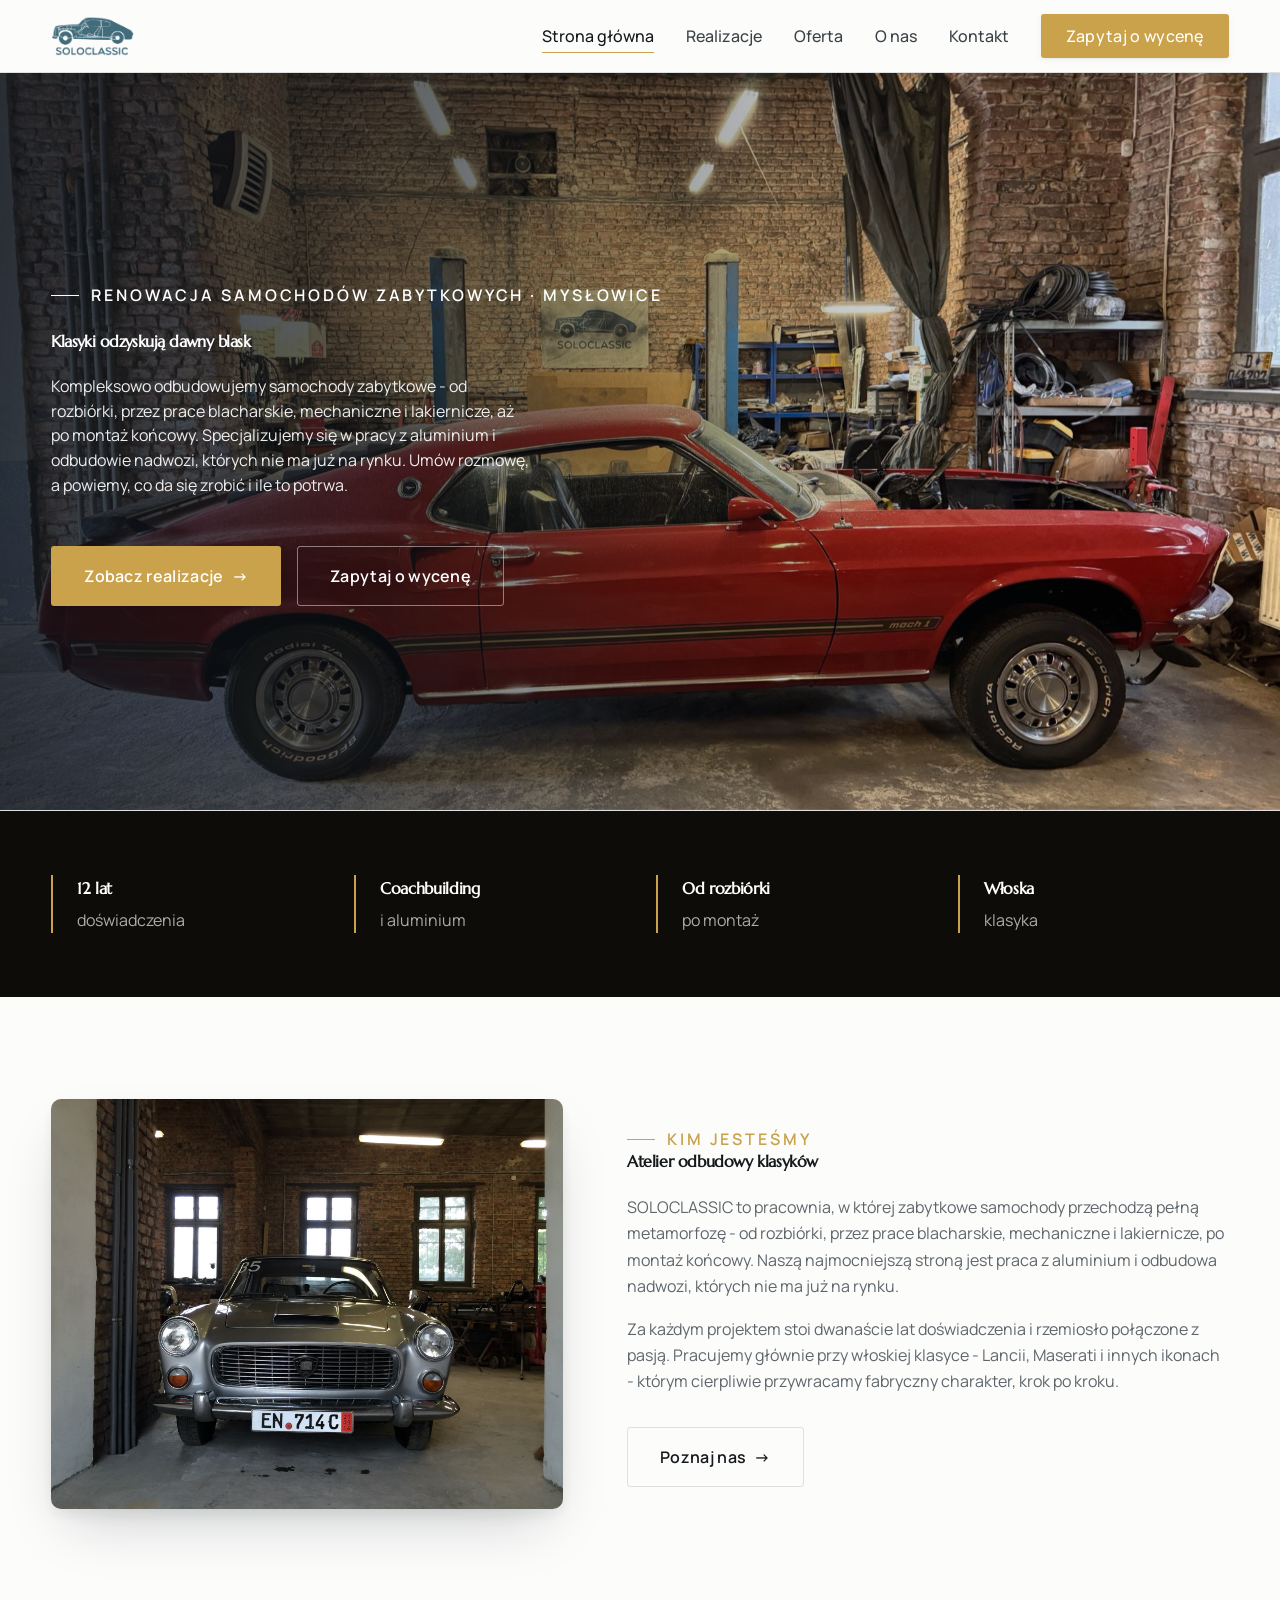
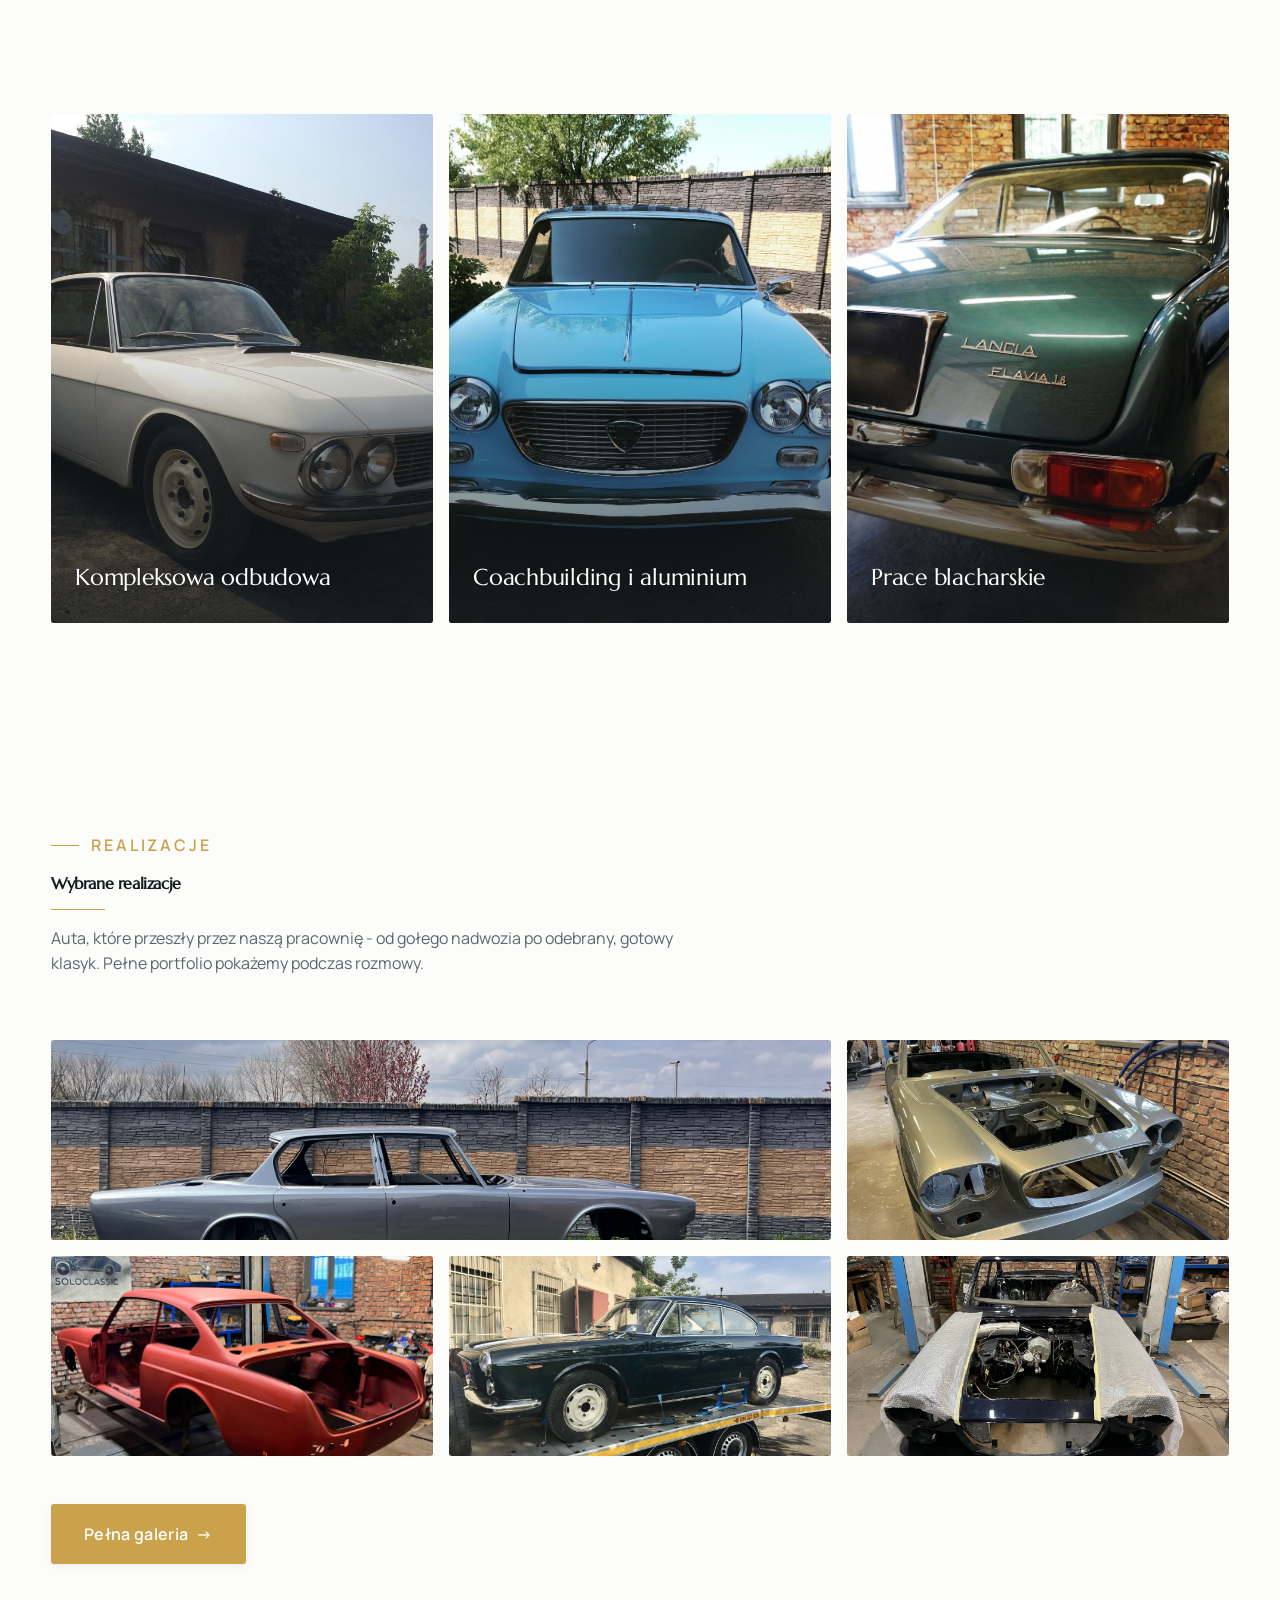
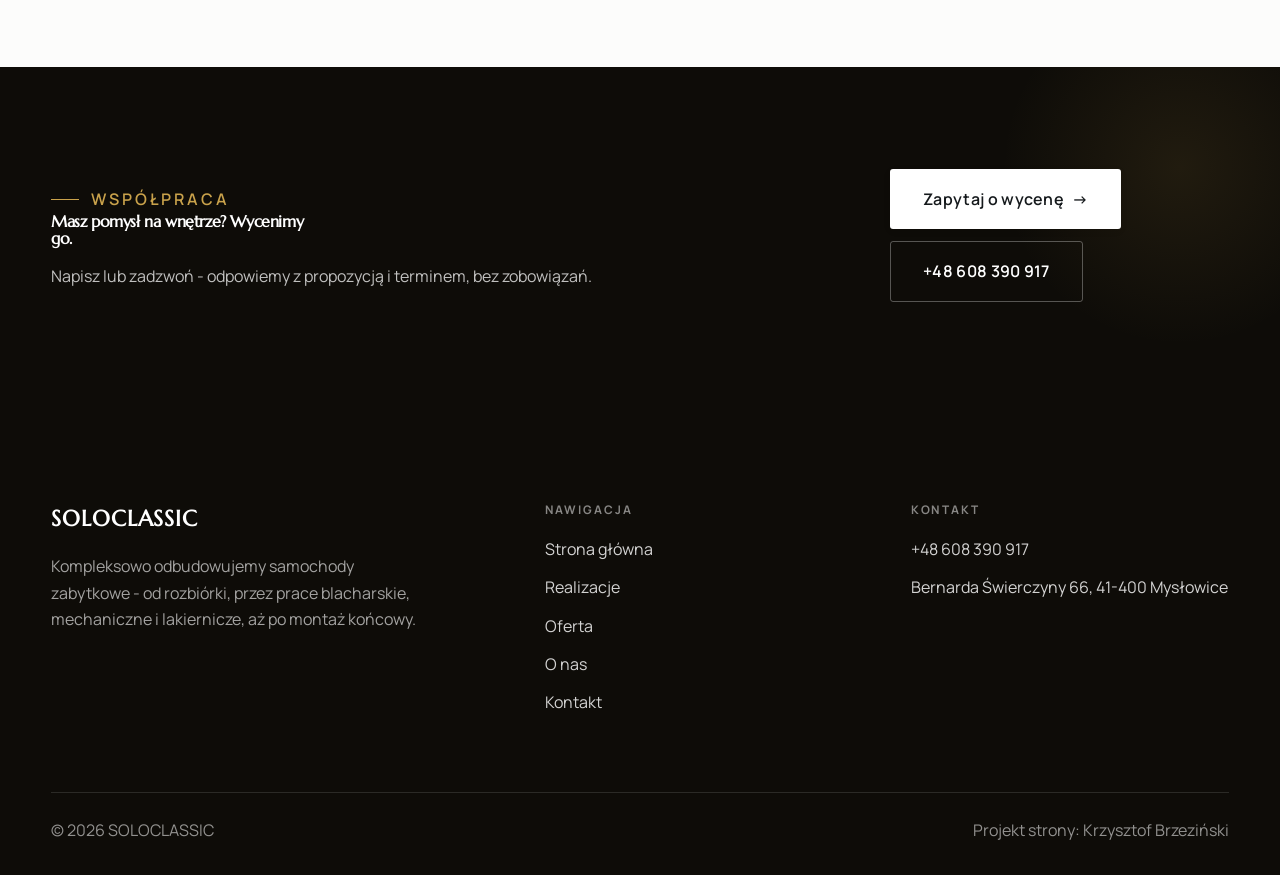
==== index.html @ 1b84fb3b "Strona demo: soloclassic-renowacja-samochodow-zabytkowych" ====
<!DOCTYPE html>
<html lang="pl">
<head>
<meta charset="UTF-8">
<meta name="viewport" content="width=device-width, initial-scale=1.0">
<title>SOLOCLASSIC - Renowacja samochodów zabytkowych · Mysłowice</title>
<meta name="description" content="SOLOCLASSIC - kompleksowa odbudowa samochodów zabytkowych: od rozbiórki, przez prace blacharskie, mechaniczne i lakiernicze, po montaż końcowy. Coachbuilding i nadwozia aluminiowe. Mysłowice.">
<link rel="preconnect" href="https://fonts.googleapis.com">
<link rel="preconnect" href="https://fonts.gstatic.com" crossorigin>
<link href="https://fonts.googleapis.com/css2?family=Marcellus&family=Manrope:wght@400;500;600;700&display=swap" rel="stylesheet">
<link rel="stylesheet" href="assets/styles.css">
</head>
<body>

<header class="nav">
  <div class="wrap nav-inner">
    <a class="brand brand-has-logo" href="index.html"><img class="brand-logo" src="img/logo.png" alt="SOLOCLASSIC"></a>
    <nav class="nav-links">
      <a href="index.html" class="active">Strona główna</a>
      <a href="realizacje.html">Realizacje</a>
      <a href="oferta.html">Oferta</a>
      <a href="o-nas.html">O nas</a>
      <a href="kontakt.html">Kontakt</a>
      <a href="kontakt.html" class="btn btn-accent">Zapytaj o wycenę</a>
    </nav>
    <button class="nav-toggle" aria-label="Menu"><span></span><span></span><span></span></button>
  </div>
</header>

<section class="hero-cine">
  <img src="img/hero.jpg" alt="SOLOCLASSIC - Klasyki odzyskują dawny blask">
  <div class="wrap">
    <div class="hero-copy">
      <span class="eyebrow">Renowacja samochodów zabytkowych · Mysłowice</span>
      <h1>Klasyki odzyskują dawny blask</h1>
      <p class="lead">Kompleksowo odbudowujemy samochody zabytkowe - od rozbiórki, przez prace blacharskie, mechaniczne i lakiernicze, aż po montaż końcowy. Specjalizujemy się w pracy z aluminium i odbudowie nadwozi, których nie ma już na rynku. Umów rozmowę, a powiemy, co da się zrobić i ile to potrwa.</p>
      <div class="hero-actions">
        <a href="realizacje.html" class="btn btn-accent">Zobacz realizacje <span class="arr">→</span></a>
        <a href="kontakt.html" class="btn btn-ghost" style="color:#fff;border-color:rgba(255,255,255,.45)">Zapytaj o wycenę</a>
      </div>
    </div>
  </div>
</section>
<section class="strip" style="padding-block:0">
  <div class="wrap">
    <div class="item reveal"><div class="k">12 lat</div><div class="v">doświadczenia</div></div>
    <div class="item reveal"><div class="k">Coachbuilding</div><div class="v">i aluminium</div></div>
    <div class="item reveal"><div class="k">Od rozbiórki</div><div class="v">po montaż</div></div>
    <div class="item reveal"><div class="k">Włoska</div><div class="v">klasyka</div></div>
  </div>
</section>
<section>
  <div class="wrap split">
    <div class="split-art reveal"><img src="img/g1.jpg" alt="SOLOCLASSIC - realizacja" loading="lazy"></div>
    <div class="split-copy reveal">
      <span class="eyebrow">Kim jesteśmy</span>
      <h2>Atelier odbudowy klasyków</h2>
      <p class="muted">SOLOCLASSIC to pracownia, w której zabytkowe samochody przechodzą pełną metamorfozę - od rozbiórki, przez prace blacharskie, mechaniczne i lakiernicze, po montaż końcowy. Naszą najmocniejszą stroną jest praca z aluminium i odbudowa nadwozi, których nie ma już na rynku.</p>
      <p class="muted">Za każdym projektem stoi dwanaście lat doświadczenia i rzemiosło połączone z pasją. Pracujemy głównie przy włoskiej klasyce - Lancii, Maserati i innych ikonach - którym cierpliwie przywracamy fabryczny charakter, krok po kroku.</p>
      <a href="o-nas.html" class="btn btn-ghost">Poznaj nas <span class="arr">→</span></a>
    </div>
  </div>
</section>
<section class="gateways-band">
  <div class="wrap">
    <div class="gateways">
      <a href="oferta.html" class="gateway reveal"><img src="img/g2.jpg" alt="Kompleksowa odbudowa" loading="lazy"><span class="g-ttl">Kompleksowa odbudowa</span></a>
      <a href="oferta.html" class="gateway reveal"><img src="img/g3.jpg" alt="Coachbuilding i aluminium" loading="lazy"><span class="g-ttl">Coachbuilding i aluminium</span></a>
      <a href="oferta.html" class="gateway reveal"><img src="img/g4.jpg" alt="Prace blacharskie" loading="lazy"><span class="g-ttl">Prace blacharskie</span></a>
    </div>
  </div>
</section>
<section>
  <div class="wrap">
    <div class="head reveal">
      <span class="eyebrow">Realizacje</span>
      <h2>Wybrane realizacje</h2>
      <p>Auta, które przeszły przez naszą pracownię - od gołego nadwozia po odebrany, gotowy klasyk. Pełne portfolio pokażemy podczas rozmowy.</p>
    </div>
    <div class="gallery">
      <div class="tile t-two3 reveal"><img src="img/g5.jpg" alt="Lancia Flavia Coupé po renowacji" loading="lazy"><div class="cap">Lancia Flavia Coupé po renowacji</div></div>
      <div class="tile t-third reveal"><img src="img/g6.jpg" alt="Lancia Fulvia Coupé" loading="lazy"><div class="cap">Lancia Fulvia Coupé</div></div>
      <div class="tile t-third reveal"><img src="img/g7.jpg" alt="Klasyk włoski po pełnej odbudowie" loading="lazy"><div class="cap">Klasyk włoski po pełnej odbudowie</div></div>
      <div class="tile t-third reveal"><img src="img/g8.jpg" alt="Lancia Flavia 1.8 - detal nadwozia" loading="lazy"><div class="cap">Lancia Flavia 1.8 - detal nadwozia</div></div>
      <div class="tile t-third reveal"><img src="img/g9.jpg" alt="Maserati Quattroporte - odbudowa nadwozia" loading="lazy"><div class="cap">Maserati Quattroporte - odbudowa nadwozia</div></div>
    </div>
    <div style="margin-top:var(--space-7)" class="reveal"><a href="realizacje.html" class="btn btn-accent">Pełna galeria <span class="arr">→</span></a></div>
  </div>
</section>
<section class="cta">
  <div class="wrap">
    <div class="reveal">
      <span class="eyebrow">Współpraca</span>
      <h2>Masz pomysł na wnętrze? Wycenimy go.</h2>
      <p>Napisz lub zadzwoń - odpowiemy z propozycją i terminem, bez zobowiązań.</p>
    </div>
    <div class="cta-actions reveal">
      <a href="kontakt.html" class="btn btn-light">Zapytaj o wycenę <span class="arr">→</span></a>
      <a href="tel:+48608390917" class="btn btn-ghost" style="color:#fff;border-color:rgba(255,255,255,.3)">+48 608 390 917</a>
    </div>
  </div>
</section>

<footer>
  <div class="wrap">
    <div class="foot-grid">
      <div class="foot-brand">
        <div class="name">SOLOCLASSIC</div>
        <p>Kompleksowo odbudowujemy samochody zabytkowe - od rozbiórki, przez prace blacharskie, mechaniczne i lakiernicze, aż po montaż końcowy.</p>
      </div>
      <div class="foot-col">
        <h4>Nawigacja</h4>
        <a href="index.html">Strona główna</a>
        <a href="realizacje.html">Realizacje</a>
        <a href="oferta.html">Oferta</a>
        <a href="o-nas.html">O nas</a>
        <a href="kontakt.html">Kontakt</a>
      </div>
      <div class="foot-col">
        <h4>Kontakt</h4>
        <a href="tel:+48608390917">+48 608 390 917</a>
        <p>Bernarda Świerczyny 66, 41-400 Mysłowice</p>
      </div>
    </div>
    <div class="foot-bot">
      <span>© 2026 SOLOCLASSIC</span>
      <span>Projekt strony: Krzysztof Brzeziński</span>
    </div>
  </div>
</footer>


<script src="assets/main.js"></script>
</body>
</html>
---- assets/styles.css ----
/* ============================================================
   STOLBASZ — premium, architektoniczny B2B fit-out
   Jasna paleta, zero brązu. System wg premium-web-craft.
   Projekt strony: Krzysztof Brzeziński
   ============================================================ */

:root{
  /* PALETA — jasna, architektoniczna, chłodna */
  --paper:#FCFCFB;          /* główne tło */
  --paper-2:#F2F1EE;        /* sekcje alternatywne (chłodny jasny szary) */
  --paper-3:#E9ECEB;        /* delikatne wypełnienia */
  --ink:#15191C;            /* tekst główny — chłodny grafit */
  --ink-soft:#3A4248;       /* nagłówki drugorzędne */
  --muted:#5E666C;          /* tekst poboczny */
  --line:rgba(21,25,28,.12);/* hairline */
  --accent:#C9A24B;         /* stonowany petrol-slate — jedyny akcent */
  --accent-d:#B08A38;
  --accent-soft:rgba(201,162,75,.10);
  --dark:#0E0C08;           /* sekcje ciemne (stopka/CTA) */

  /* ODSTĘPY — skala 4/8 */
  --space-1:4px; --space-2:8px; --space-3:12px; --space-4:16px; --space-5:24px;
  --space-6:32px; --space-7:48px; --space-8:64px; --space-9:96px; --space-10:128px;

  /* TYPOGRAFIA — fluid clamp() */
  --text-sm:clamp(.82rem,.8rem+.1vw,.9rem);
  --text-base:clamp(1rem,.97rem+.15vw,1.1rem);
  --text-lg:clamp(1.12rem,1.05rem+.3vw,1.3rem);
  --text-h3:clamp(1.2rem,1.1rem+.5vw,1.5rem);
  --text-h2:clamp(1.9rem,1.5rem+1.9vw,2.8rem);
  --text-h1:clamp(2.6rem,1.9rem+3.6vw,4.6rem);

  /* PROMIENIE — architektoniczne, raczej ostre */
  --r-sm:3px; --r-md:6px; --r-lg:10px;

  /* RUCH */
  --ease:cubic-bezier(.25,.46,.45,.94); --dur:.24s;

  /* CIENIE — miękkie, warstwowe */
  --sh-sm:0 1px 2px rgba(16,24,32,.04), 0 2px 8px rgba(16,24,32,.05);
  --sh-md:0 2px 6px rgba(16,24,32,.05), 0 12px 28px -8px rgba(16,24,32,.12);
  --sh-lg:0 6px 14px rgba(16,24,32,.07), 0 26px 56px -18px rgba(16,24,32,.22);

  --hairline:1px solid var(--line);

  --font-display:'Marcellus','Manrope',serif;
  --font-body:'Manrope',sans-serif;
}

*{box-sizing:border-box;margin:0;padding:0}
html{scroll-behavior:smooth}
body{
  font-family:var(--font-body);
  font-size:var(--text-base);
  line-height:1.65;
  color:var(--ink);
  background:var(--paper);
  -webkit-font-smoothing:antialiased;
  text-rendering:optimizeLegibility;
}
img{max-width:100%;display:block}
a{color:inherit;text-decoration:none}

.wrap{width:min(92%,1180px);margin-inline:auto}
section{padding-block:clamp(52px,6.5vw,96px)}

h1,h2,h3{font-family:var(--font-display);font-weight:700;line-height:1.08;letter-spacing:-.02em;color:var(--ink)}
h1{font-size:var(--text-h1);letter-spacing:-.035em}
h2{font-size:var(--text-h2);letter-spacing:-.025em}
h3{font-size:var(--text-h3)}
p{max-width:65ch}

.eyebrow{
  font-family:var(--font-body);
  font-size:var(--text-sm);
  font-weight:600;
  letter-spacing:.18em;
  text-transform:uppercase;
  color:var(--accent);
  display:inline-flex;align-items:center;gap:var(--space-3);
}
.eyebrow::before{content:"";width:28px;height:1px;background:var(--accent);display:inline-block}

.muted{color:var(--muted)}
.lead{font-size:var(--text-lg);line-height:1.55;color:var(--ink-soft);max-width:50ch}

/* ---------- BUTTONS ---------- */
.btn{
  display:inline-flex;align-items:center;gap:var(--space-2);
  font-weight:600;font-size:var(--text-sm);letter-spacing:.02em;
  padding:var(--space-4) var(--space-6);
  border-radius:var(--r-sm);
  transition:transform var(--dur) var(--ease),box-shadow var(--dur) var(--ease),background var(--dur) var(--ease);
  cursor:pointer;border:1px solid transparent;
}
.btn-accent{background:var(--accent);color:#fff;box-shadow:var(--sh-sm)}
.btn-accent:hover{background:var(--accent-d);transform:translateY(-2px);box-shadow:var(--sh-md)}
.btn-accent:active{transform:translateY(0);box-shadow:var(--sh-sm)}
.btn-ghost{background:transparent;color:var(--ink);border-color:var(--line)}
.btn-ghost:hover{border-color:var(--accent);color:var(--accent);transform:translateY(-2px)}
.btn-light{background:#fff;color:var(--ink);box-shadow:var(--sh-sm)}
.btn-light:hover{transform:translateY(-2px);box-shadow:var(--sh-md)}
.btn .arr{transition:transform var(--dur) var(--ease)}
.btn:hover .arr{transform:translateX(4px)}

/* ---------- NAV ---------- */
.nav{
  position:sticky;top:0;z-index:50;
  background:color-mix(in srgb,var(--paper) 88%,transparent);
  backdrop-filter:saturate(140%) blur(10px);
  border-bottom:var(--hairline);
}
.nav-inner{display:flex;align-items:center;justify-content:space-between;height:72px}
.brand{display:flex;flex-direction:column;line-height:1}
.brand .name{font-family:var(--font-display);font-weight:800;font-size:1.35rem;letter-spacing:.04em}
.brand .sub{font-size:.62rem;letter-spacing:.34em;text-transform:uppercase;color:var(--muted);margin-top:5px}
.nav-links{display:flex;align-items:center;gap:var(--space-6)}
.nav-links a{font-size:var(--text-sm);font-weight:500;color:var(--ink-soft);position:relative;padding-block:4px;transition:color var(--dur) var(--ease)}
.nav-links a::after{content:"";position:absolute;left:0;bottom:0;width:0;height:1.5px;background:var(--accent);transition:width var(--dur) var(--ease)}
.nav-links a:hover,.nav-links a.active{color:var(--ink)}
.nav-links a:hover::after,.nav-links a.active::after{width:100%}
.nav-links .btn{padding:var(--space-2) var(--space-5)}
/* przyciski w nav: właściwy kolor (przebij .nav-links a) + bez podkreślenia */
.nav-links a.btn-accent{color:#fff}
.nav-links a.btn-ghost,.nav-links a.btn-light{color:var(--ink)}
.nav-links a.btn::after{display:none}
.nav-toggle{display:none;background:none;border:none;cursor:pointer;flex-direction:column;gap:5px;padding:8px}
.nav-toggle span{width:24px;height:2px;background:var(--ink);transition:var(--dur)}

/* ---------- HERO (split) ---------- */
.hero{position:relative;overflow:hidden;border-bottom:var(--hairline)}
.hero-grid{display:grid;grid-template-columns:1.05fr .95fr;gap:clamp(24px,4vw,60px);align-items:center;
  padding-block:clamp(36px,4.5vw,64px)}
.hero-copy .eyebrow{margin-bottom:var(--space-5)}
.hero-copy h1{margin-bottom:var(--space-5)}
.hero-copy .lead{margin-bottom:var(--space-7)}
.hero-actions{display:flex;flex-wrap:wrap;gap:var(--space-4)}
.hero-art{position:relative;aspect-ratio:4/3;border-radius:var(--r-lg);overflow:hidden;box-shadow:var(--sh-lg)}
.hero-art img{width:100%;height:100%;object-fit:cover}
.hero-art::after{content:"";position:absolute;inset:0;background:linear-gradient(180deg,transparent 55%,rgba(18,24,28,.28))}
.hero-badge{position:absolute;left:var(--space-5);bottom:var(--space-5);z-index:2;
  background:rgba(252,252,251,.94);backdrop-filter:blur(4px);
  border-radius:var(--r-md);padding:var(--space-4) var(--space-5);box-shadow:var(--sh-md);max-width:78%}
.hero-badge strong{display:block;font-family:var(--font-display);font-size:1rem;letter-spacing:-.01em}
.hero-badge span{font-size:var(--text-sm);color:var(--muted)}

/* ---------- HERO duży / kinowy (strona główna) ---------- */
.hero-cine{position:relative;min-height:clamp(560px,82vh,840px);min-height:clamp(560px,82svh,840px);display:flex;align-items:center;overflow:hidden;border-bottom:var(--hairline)}
.hero-cine>img{position:absolute;inset:0;width:100%;height:100%;object-fit:cover;z-index:0}
.hero-cine::after{content:"";position:absolute;inset:0;z-index:1;
  background:linear-gradient(95deg,rgba(13,18,23,.86) 0%,rgba(13,18,23,.64) 32%,rgba(13,18,23,.24) 62%,rgba(13,18,23,.04) 100%)}
.hero-cine .wrap{position:relative;z-index:2;padding-block:var(--space-8)}
.hero-cine .hero-copy{max-width:660px}
.hero-cine .eyebrow{color:#fff;margin-bottom:var(--space-5)}
.hero-cine .eyebrow::before{background:#fff}
.hero-cine h1{color:#fff;margin-bottom:var(--space-5);font-size:clamp(2.9rem,2rem+4.4vw,5.2rem)}
.hero-cine .lead{color:rgba(255,255,255,.92);max-width:48ch;margin-bottom:var(--space-7)}
.hero-cine .hero-actions{display:flex;flex-wrap:wrap;gap:var(--space-4)}
@media(max-width:680px){
  .hero-cine{min-height:clamp(520px,76vh,640px);min-height:clamp(520px,76svh,640px);align-items:flex-end}
  .hero-cine::after{background:linear-gradient(0deg,rgba(13,18,23,.9) 6%,rgba(13,18,23,.45) 55%,rgba(13,18,23,.25) 100%)}
  .hero-cine .wrap{padding-bottom:var(--space-9)}
}

/* full-bleed hero variant (podstrony) */
.pagehead{position:relative;min-height:46vh;min-height:46svh;display:flex;align-items:flex-end;overflow:hidden;border-bottom:var(--hairline)}
.pagehead img{position:absolute;inset:0;width:100%;height:100%;object-fit:cover}
.pagehead::after{content:"";position:absolute;inset:0;background:linear-gradient(180deg,rgba(18,24,28,.25),rgba(18,24,28,.62))}
.pagehead .wrap{position:relative;z-index:2;padding-block:var(--space-9);color:#fff}
.pagehead h1{color:#fff;max-width:18ch}
.pagehead .eyebrow{color:#fff}
.pagehead .eyebrow::before{background:#fff}
.pagehead p{color:rgba(255,255,255,.86);margin-top:var(--space-4);max-width:54ch}

/* ---------- STRIP (pasek skrótów / liczby) ---------- */
.strip{background:var(--dark);color:#fff}
.strip .wrap{display:grid;grid-template-columns:repeat(4,1fr);gap:var(--space-6);padding-block:var(--space-8)}
.strip .item .k{font-family:var(--font-display);font-size:clamp(1.6rem,1.2rem+1.4vw,2.4rem);font-weight:800;letter-spacing:-.02em;color:#fff}
.strip .item .v{font-size:var(--text-sm);color:rgba(255,255,255,.66);margin-top:var(--space-2);line-height:1.45}
.strip .item{border-left:2px solid var(--accent);padding-left:var(--space-5)}

/* ---------- SECTION HEAD ---------- */
.head{max-width:48rem;margin-bottom:var(--space-8)}
.head.center{margin-inline:auto;text-align:center}
.head .eyebrow{margin-bottom:var(--space-4)}
.head h2{margin-bottom:var(--space-4)}
.head p{color:var(--muted);font-size:var(--text-lg);line-height:1.55}
.head.center p{margin-inline:auto}

/* ---------- INTRO SPLIT ---------- */
.split{display:grid;grid-template-columns:.92fr 1.08fr;gap:clamp(28px,5vw,80px);align-items:center}
.split.rev{grid-template-columns:1.08fr .92fr}
.split.rev .split-art{order:-1}
.split-art{position:relative;aspect-ratio:5/4;border-radius:var(--r-lg);overflow:hidden;box-shadow:var(--sh-lg)}
.split-art img{width:100%;height:100%;object-fit:cover}
.split-copy h2{margin-bottom:var(--space-5)}
.split-copy p+p{margin-top:var(--space-4)}
.split-copy .btn{margin-top:var(--space-6)}

/* ---------- SERVICES (zakres) ---------- */
.svc-grid{display:grid;grid-template-columns:repeat(auto-fit,minmax(280px,1fr));gap:var(--space-5)}
.svc{background:#fff;border:var(--hairline);border-radius:var(--r-md);padding:var(--space-7) var(--space-6);
  transition:transform var(--dur) var(--ease),box-shadow var(--dur) var(--ease),border-color var(--dur) var(--ease);
  position:relative;overflow:hidden}
.svc::before{content:"";position:absolute;left:0;top:0;width:3px;height:0;background:var(--accent);transition:height var(--dur) var(--ease)}
.svc:hover{transform:translateY(-4px);box-shadow:var(--sh-md);border-color:transparent}
.svc:hover::before{height:100%}
.svc .ic{font-family:var(--font-display);font-size:.8rem;font-weight:700;letter-spacing:.12em;color:var(--accent);margin-bottom:var(--space-4)}
.svc h3{margin-bottom:var(--space-3);font-size:1.22rem}
.svc p{color:var(--muted);font-size:var(--text-base);line-height:1.6}

/* big detailed service rows */
.svc-row{display:grid;grid-template-columns:.8fr 1.2fr;gap:clamp(20px,4vw,60px);align-items:center;padding-block:var(--space-8)}
.svc-row+.svc-row{border-top:var(--hairline)}
.svc-row.rev{grid-template-columns:1.2fr .8fr}
.svc-row.rev .svc-row-art{order:-1}
.svc-row-art{aspect-ratio:4/3;border-radius:var(--r-md);overflow:hidden;box-shadow:var(--sh-md)}
.svc-row-art img{width:100%;height:100%;object-fit:cover}
.svc-row h3{font-size:1.5rem;margin-bottom:var(--space-4)}
.svc-row .num{font-family:var(--font-display);font-size:.85rem;font-weight:700;letter-spacing:.14em;color:var(--accent);display:block;margin-bottom:var(--space-3)}
.svc-row ul{list-style:none;margin-top:var(--space-4);display:flex;flex-direction:column;gap:var(--space-2)}
.svc-row li{position:relative;padding-left:var(--space-5);color:var(--muted);font-size:var(--text-base)}
.svc-row li::before{content:"";position:absolute;left:0;top:.62em;width:8px;height:1px;background:var(--accent)}

/* ---------- GALLERY (realizacje) ---------- */
.gallery{display:grid;grid-template-columns:repeat(12,1fr);gap:var(--space-4);grid-auto-rows:200px}
/* GALERIA MASONRY — pionowe zdjęcia (portrety beauty/wellness) bez przycinania: kolumny, height auto */
.gallery-masonry{column-count:3;column-gap:var(--space-4)}
@media(max-width:900px){.gallery-masonry{column-count:2}}
@media(max-width:560px){.gallery-masonry{column-count:1}}
.gallery-masonry .m-tile{break-inside:avoid;margin:0 0 var(--space-4);padding:0;position:relative;overflow:hidden;border-radius:var(--r-md);border:1px solid var(--line)}
.gallery-masonry .m-tile img{width:100%;height:auto;display:block}
.gallery-masonry .m-tile .cap{position:absolute;left:0;right:0;bottom:0;padding:var(--space-4);color:#fff;background:linear-gradient(0deg,rgba(0,0,0,.55),transparent);font-size:var(--text-sm)}
.tile{position:relative;overflow:hidden;border-radius:var(--r-md);box-shadow:var(--sh-sm);
  transition:transform var(--dur) var(--ease),box-shadow var(--dur) var(--ease)}
.tile img{width:100%;height:100%;object-fit:cover;transition:transform .6s var(--ease)}
.tile:hover{box-shadow:var(--sh-md)}
.tile:hover img{transform:scale(1.05)}
.tile .cap{position:absolute;left:0;right:0;bottom:0;padding:var(--space-5) var(--space-4) var(--space-4);
  background:linear-gradient(transparent,rgba(18,24,28,.78));color:#fff;
  font-size:var(--text-sm);font-weight:600;letter-spacing:.01em;
  opacity:0;transform:translateY(8px);transition:var(--dur) var(--ease)}
.tile:hover .cap{opacity:1;transform:translateY(0)}
.tile .cap small{display:block;font-weight:400;opacity:.78;letter-spacing:.04em;text-transform:uppercase;font-size:.66rem;margin-top:3px}
/* bento spans */
.t-wide{grid-column:span 6}
.t-tall{grid-column:span 6;grid-row:span 2}
.t-std{grid-column:span 6}
.t-third{grid-column:span 4}
.t-two3{grid-column:span 8}

/* ---------- TRUST / WIARYGODNOŚĆ ---------- */
.trust{background:var(--paper-2)}
.trust-grid{display:grid;grid-template-columns:repeat(auto-fit,minmax(240px,1fr));gap:var(--space-5);margin-top:var(--space-7)}
.trust-card{background:#fff;border-radius:var(--r-md);padding:var(--space-7) var(--space-6);box-shadow:var(--sh-sm);border-top:3px solid var(--accent)}
.trust-card .big{font-family:var(--font-display);font-size:clamp(1.8rem,1.3rem+1.6vw,2.6rem);font-weight:800;letter-spacing:-.02em;color:var(--ink);line-height:1}
.trust-card h3{font-size:1.12rem;margin:var(--space-3) 0 var(--space-2)}
.trust-card p{color:var(--muted);font-size:var(--text-base);line-height:1.55}

/* ---------- CTA band ---------- */
.cta{background:var(--dark);color:#fff;position:relative;overflow:hidden}
.cta .wrap{display:grid;grid-template-columns:1.4fr .6fr;gap:var(--space-7);align-items:center;position:relative;z-index:2}
.cta h2{color:#fff;max-width:20ch}
.cta p{color:rgba(255,255,255,.74);margin-top:var(--space-4)}
.cta-actions{display:flex;flex-direction:column;gap:var(--space-3);align-items:flex-start}
.cta::before{content:"";position:absolute;right:-80px;top:-80px;width:360px;height:360px;border-radius:50%;
  background:radial-gradient(circle,var(--accent-soft),transparent 70%)}

/* ---------- CONTACT ---------- */
.contact-grid{display:grid;grid-template-columns:.85fr 1.15fr;gap:clamp(28px,4vw,56px);align-items:start}
.info-list{display:flex;flex-direction:column;gap:var(--space-2)}
.info-row{display:flex;gap:var(--space-4);align-items:flex-start;padding-block:var(--space-4);border-bottom:var(--hairline)}
.info-row .ic{flex:none;width:42px;height:42px;display:grid;place-items:center;border-radius:50%;
  background:var(--accent-soft);color:var(--accent);font-size:1.05rem}
.info-row .lbl{font-size:.72rem;letter-spacing:.14em;text-transform:uppercase;color:var(--muted)}
.info-row .val{font-weight:600;font-size:var(--text-base);margin-top:2px}
.info-row a.val:hover{color:var(--accent)}
.map{border:none;border-radius:var(--r-lg);box-shadow:var(--sh-md);width:100%;height:100%;min-height:380px;filter:grayscale(.2) contrast(1.02)}
.form{background:#fff;border:var(--hairline);border-radius:var(--r-lg);padding:clamp(24px,3vw,40px);box-shadow:var(--sh-sm)}
.form .fld{margin-bottom:var(--space-5)}
.form label{display:block;font-size:var(--text-sm);font-weight:600;margin-bottom:var(--space-2)}
.form input,.form textarea{width:100%;font-family:inherit;font-size:var(--text-base);color:var(--ink);
  padding:var(--space-4);border:var(--hairline);border-radius:var(--r-sm);background:var(--paper);transition:border-color var(--dur)}
.form input:focus,.form textarea:focus{outline:none;border-color:var(--accent);background:#fff}
.form textarea{resize:vertical;min-height:120px}
.form .note{font-size:var(--text-sm);color:var(--muted);margin-top:var(--space-3)}

/* ---------- FOOTER ---------- */
footer{background:var(--dark);color:#fff;padding-block:var(--space-9) var(--space-6)}
.foot-grid{display:grid;grid-template-columns:1.4fr 1fr 1fr;gap:var(--space-7);margin-bottom:var(--space-8)}
.foot-brand .name{font-family:var(--font-display);font-weight:800;font-size:1.4rem;letter-spacing:.04em}
.foot-brand p{color:rgba(255,255,255,.62);margin-top:var(--space-4);font-size:var(--text-base);max-width:38ch}
.foot-col h4{font-size:.74rem;letter-spacing:.16em;text-transform:uppercase;color:rgba(255,255,255,.5);margin-bottom:var(--space-4)}
.foot-col a,.foot-col p{display:block;color:rgba(255,255,255,.82);font-size:var(--text-base);margin-bottom:var(--space-3)}
.foot-col a:hover{color:#fff}
.foot-bot{border-top:1px solid rgba(255,255,255,.12);padding-top:var(--space-5);display:flex;justify-content:space-between;flex-wrap:wrap;gap:var(--space-3);
  font-size:var(--text-sm);color:rgba(255,255,255,.55)}
.foot-bot a:hover{color:#fff}

/* ---------- REVEAL ---------- */
.reveal{opacity:0;transform:translateY(22px);transition:opacity .6s var(--ease),transform .6s var(--ease)}
.reveal.in{opacity:1;transform:none}

/* ---------- RESPONSIVE ---------- */
@media(max-width:920px){
  .hero-grid,.split,.split.rev,.svc-row,.svc-row.rev,.cta .wrap,.contact-grid,.foot-grid{grid-template-columns:1fr}
  .split.rev .split-art,.svc-row.rev .svc-row-art{order:0}
  .hero-art{aspect-ratio:16/10;max-height:420px}
  .strip .wrap{grid-template-columns:repeat(2,1fr);gap:var(--space-7)}
  .gallery{grid-auto-rows:180px}
  .t-wide,.t-tall,.t-std,.t-third,.t-two3{grid-column:span 6}
  .t-tall{grid-row:span 1}
  .cta-actions{flex-direction:row;flex-wrap:wrap}
  .foot-grid{gap:var(--space-6)}
}
@media(max-width:680px){
  .nav-links{position:fixed;inset:72px 0 auto 0;background:var(--paper);flex-direction:column;align-items:stretch;
    gap:0;padding:var(--space-4) 6%;border-bottom:var(--hairline);box-shadow:var(--sh-md);
    transform:translateY(-120%);transition:transform var(--dur) var(--ease)}
  .nav-links.open{transform:translateY(0)}
  .nav-links a{padding-block:var(--space-4);border-bottom:var(--hairline)}
  .nav-links .btn{margin-top:var(--space-3);justify-content:center}
  .nav-toggle{display:flex}
  .strip .wrap{grid-template-columns:1fr}
  .gallery{grid-template-columns:repeat(6,1fr)}
  .foot-grid{grid-template-columns:1fr}
}
@media(prefers-reduced-motion:reduce){
  *{animation-duration:.01ms!important;transition:none!important}
  .reveal{opacity:1!important;transform:none!important}
  html{scroll-behavior:auto}
}

/* ============================================================
   PREMIUM LAYER — destylat deep-researchu branż (anty-AI, spokój).
   Zmienne STOLBASZ (--accent/--ink/--paper/--line/--dark). Ruch ledwo
   zauważalny, krzywa cubic-bezier(.16,.84,.44,1); prefers-reduced-motion
   pokryte blanketem wyżej. Karty hairline zamiast cieni = #1 sygnał „nie-AI".
   ============================================================ */

/* więcej oddechu między sekcjami (liderzy: 110-130px) */
section{padding-block:clamp(64px,8vw,128px)}

/* 1) Aksamitny reveal — dłuższa, miękka krzywa zamiast „skoku" */
.reveal{transition:opacity .9s cubic-bezier(.16,.84,.44,1),transform .9s cubic-bezier(.16,.84,.44,1);will-change:opacity,transform}
/* stagger TYLKO w galerii (tam pozycja = porządek dzieci) */
.gallery .reveal:nth-child(2){transition-delay:.07s}
.gallery .reveal:nth-child(3){transition-delay:.14s}
.gallery .reveal:nth-child(4){transition-delay:.21s}
.gallery .reveal:nth-child(5){transition-delay:.28s}
.gallery .reveal:nth-child(6){transition-delay:.35s}

/* 2) Hero STATYCZNY na .hero-cine — Ken Burns CAŁKIEM WYŁĄCZONY 26.06 (3. zgłoszenie Szymona).
   GENEZA: animowanie scale na <img> hero z teksturami (cegły/framugi) re-samplinguje obraz
   klatka po klatce → na części ekranów drobne drganie/shimmer = „heroshot się trzęsie".
   translateY usunięto wcześniej, scale-only + will-change/GPU NIE wystarczyły do GWARANCJI gładkości.
   Krzysztof zażądał pewności („make sure, że błąd się nie pojawi") > efekt. Zero animacji = 0% drgania.
   Delikatny zoom zostaje TYLKO w pełnoekranowych hero gastro/studio (hg-bg/hs-bg — tło, inny
   mechanizm, chwalone, nigdy nie zgłaszane). NIE wracać do KB na .hero-cine bez realnego testu
   na sprzęcie klienta — to ryzyko regresji „trzęsienia”. */
/* BEZPIECZNY "wow" na hero = jednorazowy FADE-IN (opacity), nie zoom.
   opacity nie dotyka bitmapy → gładkie na KAŻDYM zdjęciu/ekranie/GPU, zero ryzyka migotania.
   Geometryczny ruch (scale/translate) na .hero-cine jest ZAKAZANY (bramka pilnuje). */
@keyframes heroFade{from{opacity:0}to{opacity:1}}
.hero-cine>img{transform:none;animation:heroFade 1.1s ease-out both}

/* 3) Akcentowy hairline pod nagłówkiem sekcji, który „rysuje się" przy wejściu */
.head h2{position:relative;padding-bottom:18px}
.head h2::after{content:"";position:absolute;left:0;bottom:0;height:1px;width:0;background:var(--accent);transition:width 1s cubic-bezier(.16,.84,.44,1) .15s}
.head.center h2::after{left:50%;transform:translateX(-50%)}
.head.reveal.in h2::after,.head.center.reveal.in h2::after{width:54px}

/* 4) Karty HAIRLINE zamiast cieni/zaokrągleń (najmocniejszy anty-AI detal) */
.svc{background:transparent;border:1px solid var(--line);border-radius:var(--r-sm);box-shadow:none}
.svc:hover{box-shadow:none;border-color:var(--accent);transform:translateY(-3px)}
.trust-card{background:transparent;box-shadow:none;border:1px solid var(--line);border-top:2px solid var(--accent);border-radius:var(--r-sm)}
.tile{box-shadow:none;border-radius:var(--r-sm)}
.tile:hover{box-shadow:none}

/* 5) Sticky-nav kondensuje się po przewinięciu (sygnał dopracowania) */
.nav{transition:box-shadow .4s ease,background .4s ease}
.nav.is-stuck{box-shadow:0 1px 0 var(--line),0 14px 30px -24px rgba(0,0,0,.45)}
.nav-inner{transition:height .35s var(--ease)}
.nav.is-stuck .nav-inner{height:60px}

/* 6) MANIFESTO — pełnoekranowy cytat-bohater (zastępuje generyczne „Dlaczego my") */
.manifesto{background:var(--paper-2);text-align:center}
.manifesto .wrap{max-width:60rem}
.manifesto p{font-family:var(--font-display);font-style:italic;font-size:clamp(1.6rem,1rem+2.4vw,2.8rem);line-height:1.32;color:var(--ink-soft);margin-inline:auto;max-width:26ch;position:relative;padding-top:var(--space-8)}
.manifesto p::before{content:"";position:absolute;top:0;left:50%;transform:translateX(-50%);width:54px;height:1px;background:var(--accent)}
.manifesto p span{color:var(--accent);font-style:italic}

/* 7) GATEWAYS — 3 duże bramy-zdjęcia (zamiast paska menu usług) */
.gateways{display:grid;grid-template-columns:repeat(3,1fr);gap:var(--space-4)}
.gateway{position:relative;aspect-ratio:3/4;overflow:hidden;border-radius:var(--r-sm);display:block}
.gateway img{width:100%;height:100%;object-fit:cover;transition:transform .8s var(--ease),filter .5s var(--ease)}
.gateway::after{content:"";position:absolute;inset:0;background:linear-gradient(180deg,transparent 38%,rgba(18,24,28,.74))}
.gateway:hover img{transform:scale(1.05);filter:brightness(1.05)}
.gateway .g-ttl{position:absolute;left:0;right:0;bottom:0;z-index:2;padding:var(--space-6) var(--space-5);color:#fff;font-family:var(--font-display);font-size:1.45rem;letter-spacing:-.01em;line-height:1.15}
.gateway .g-ttl small{display:block;font-family:var(--font-body);font-size:var(--text-sm);font-weight:400;opacity:.82;letter-spacing:.03em;margin-top:5px}
@media(max-width:760px){.gateways{grid-template-columns:1fr}.gateway{aspect-ratio:16/10}}

/* 8) LOGO klienta w nagłówku (gdy podane --logo) */
.brand-logo{height:40px;width:auto;max-width:220px;object-fit:contain;display:block}
.nav.is-stuck .brand-logo{height:34px}
@media(max-width:680px){.brand-logo{height:32px}}

/* === focal-point zdjęć (smartcrop) — cover nie utnie twarzy/obiektu === */
img[src$="/g5.jpg"]{object-position:42% 50%}
[style*="g5.jpg"]{background-position:42% 50%}
img[src$="/g6.jpg"]{object-position:59% 50%}
[style*="g6.jpg"]{background-position:59% 50%}
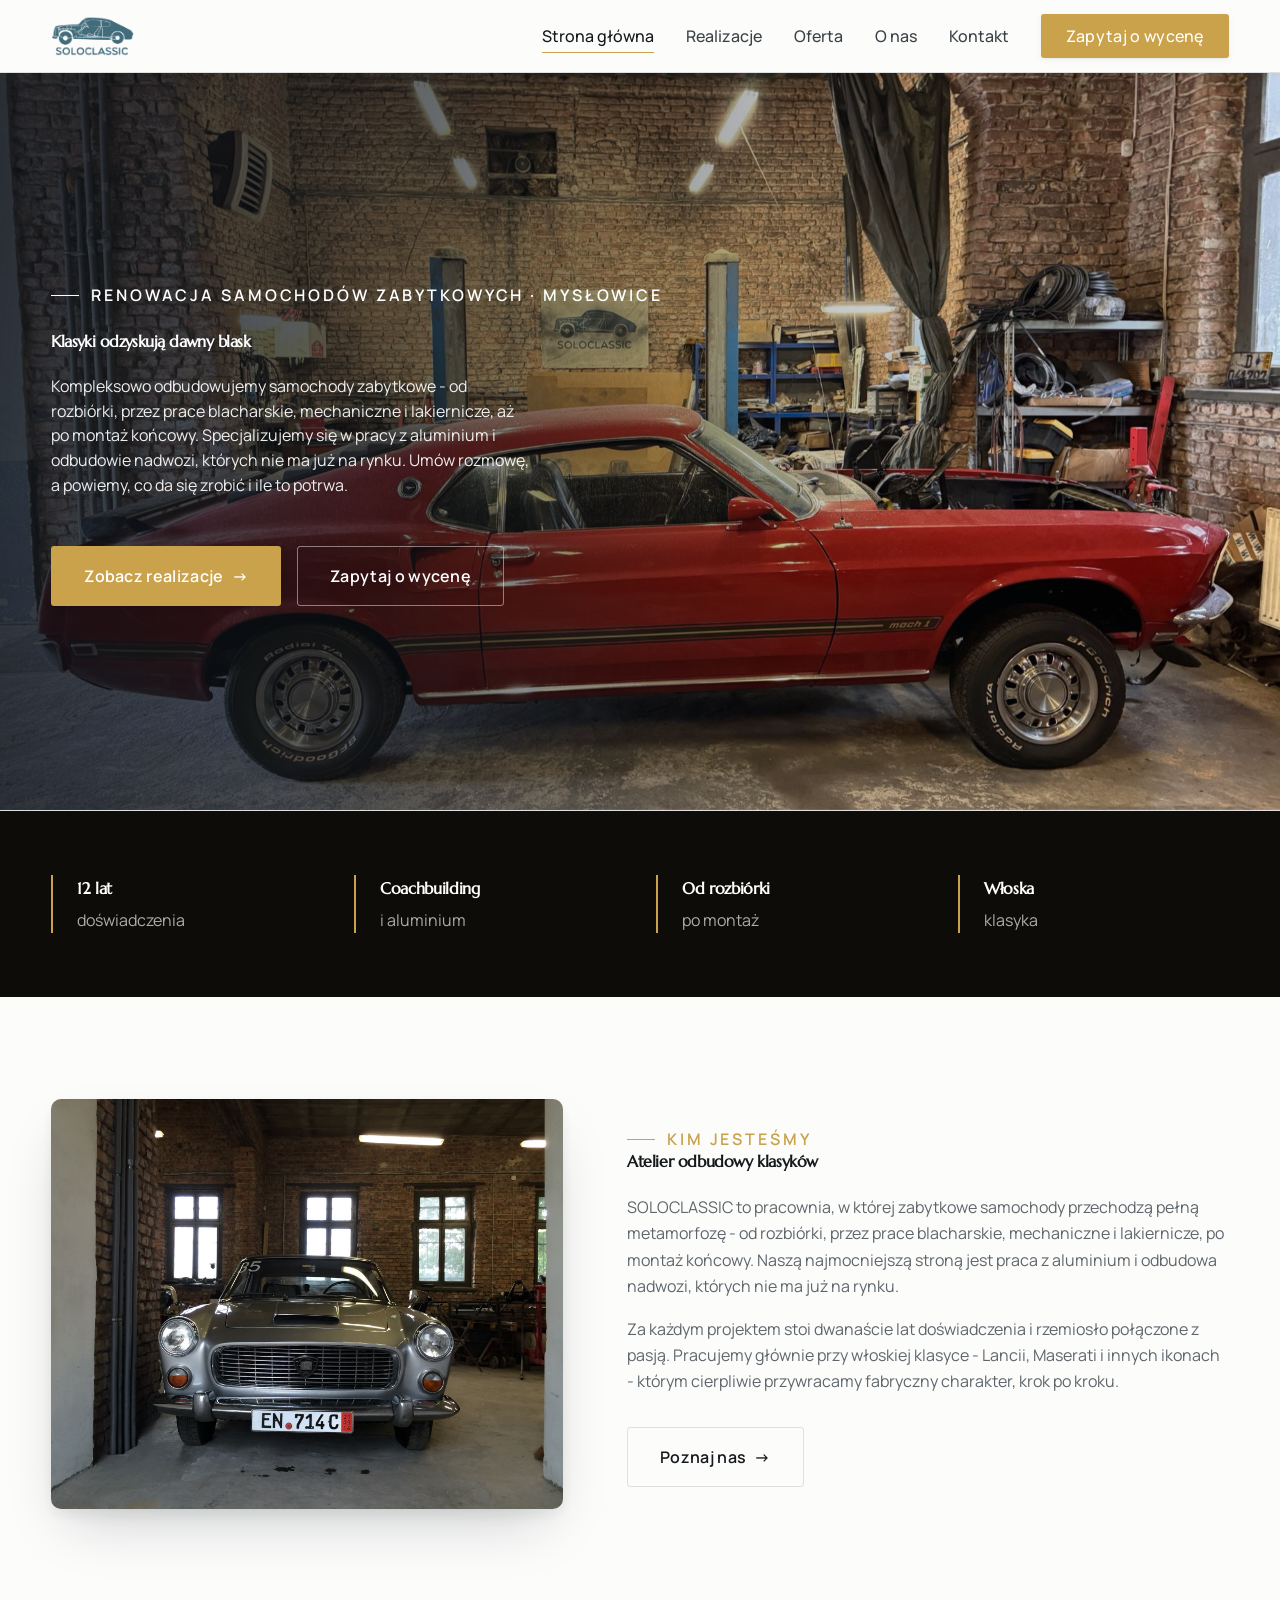
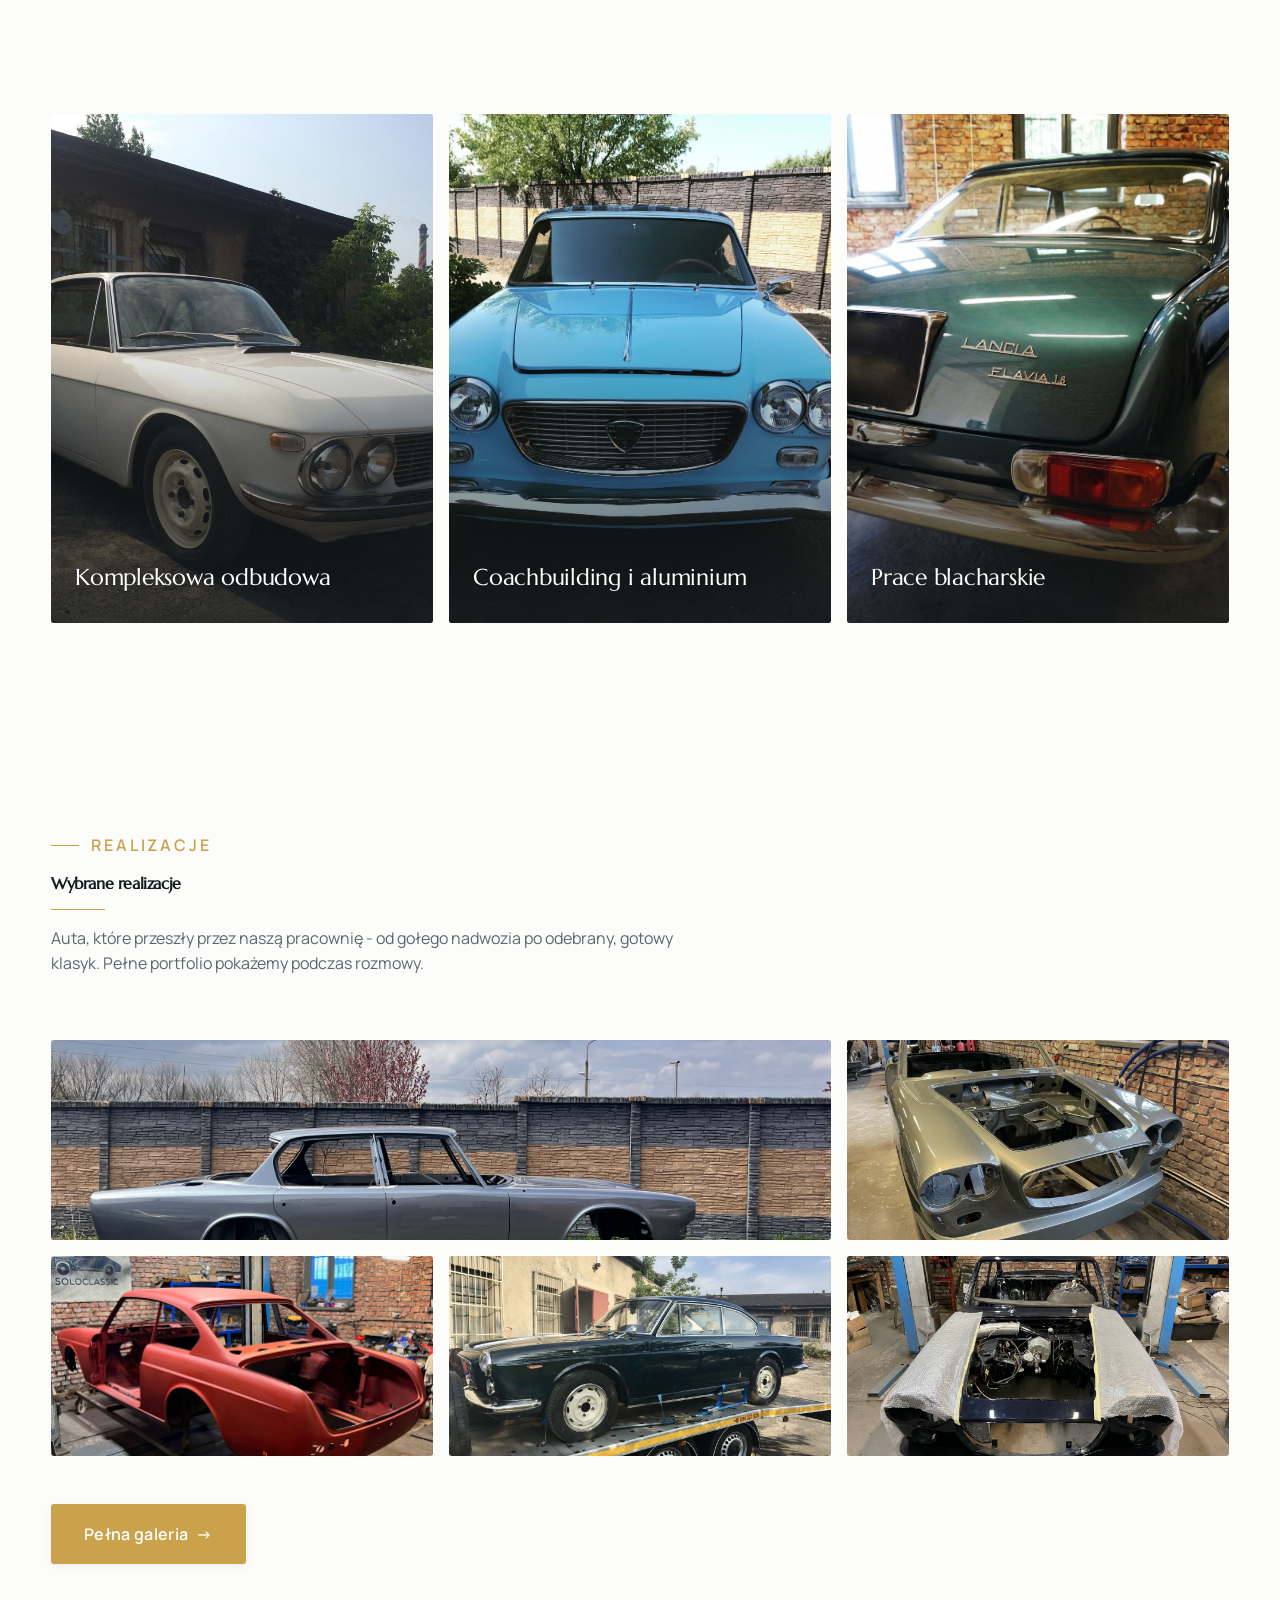
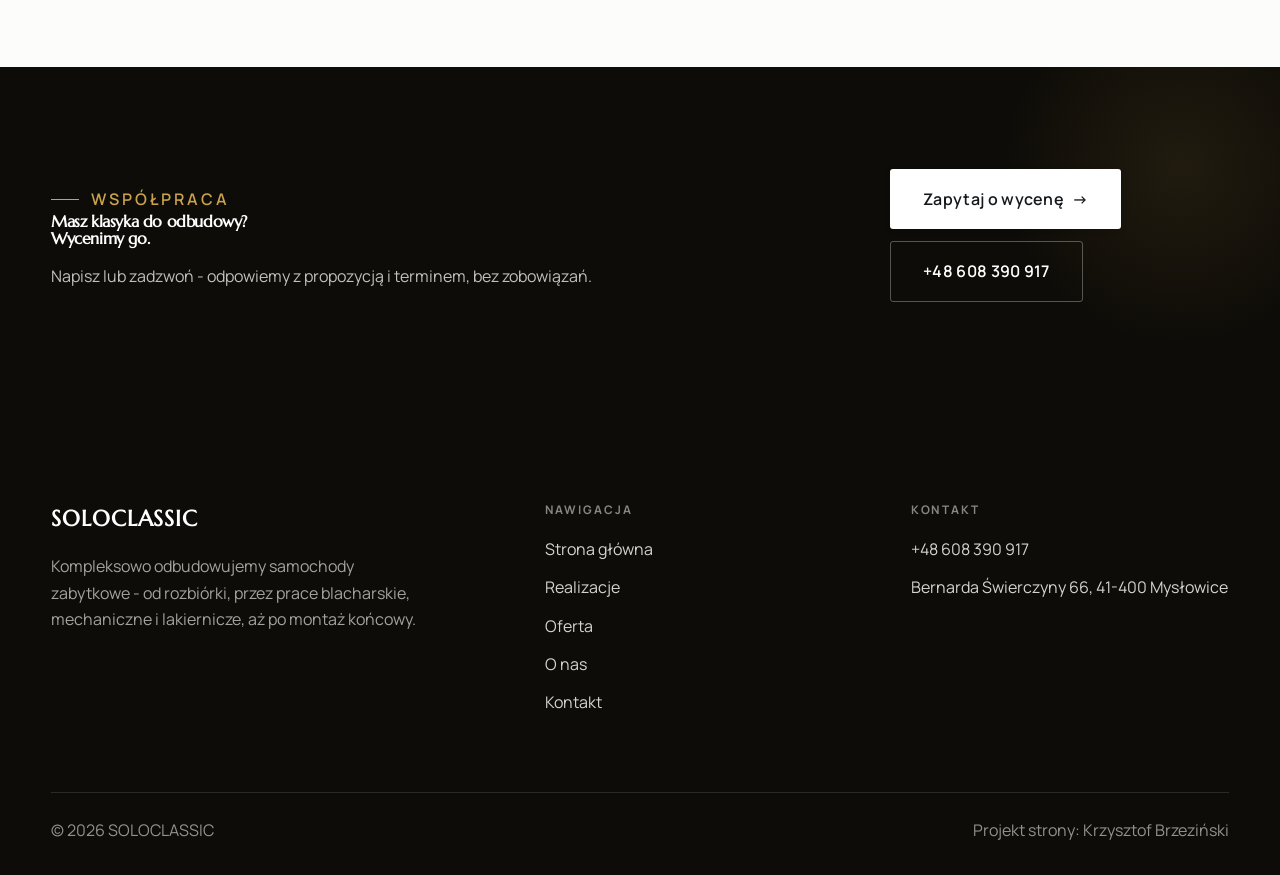
==== commit 170519b2: "Poprawka treści (audyt jakości 02.07) Co-Authored-By: Claude Fable 5 <noreply@anthropic.com>" ====
--- a/index.html
+++ b/index.html
@@ -91,7 +91,7 @@
   <div class="wrap">
     <div class="reveal">
       <span class="eyebrow">Współpraca</span>
-      <h2>Masz pomysł na wnętrze? Wycenimy go.</h2>
+      <h2>Masz klasyka do odbudowy? Wycenimy go.</h2>
       <p>Napisz lub zadzwoń - odpowiemy z propozycją i terminem, bez zobowiązań.</p>
     </div>
     <div class="cta-actions reveal">
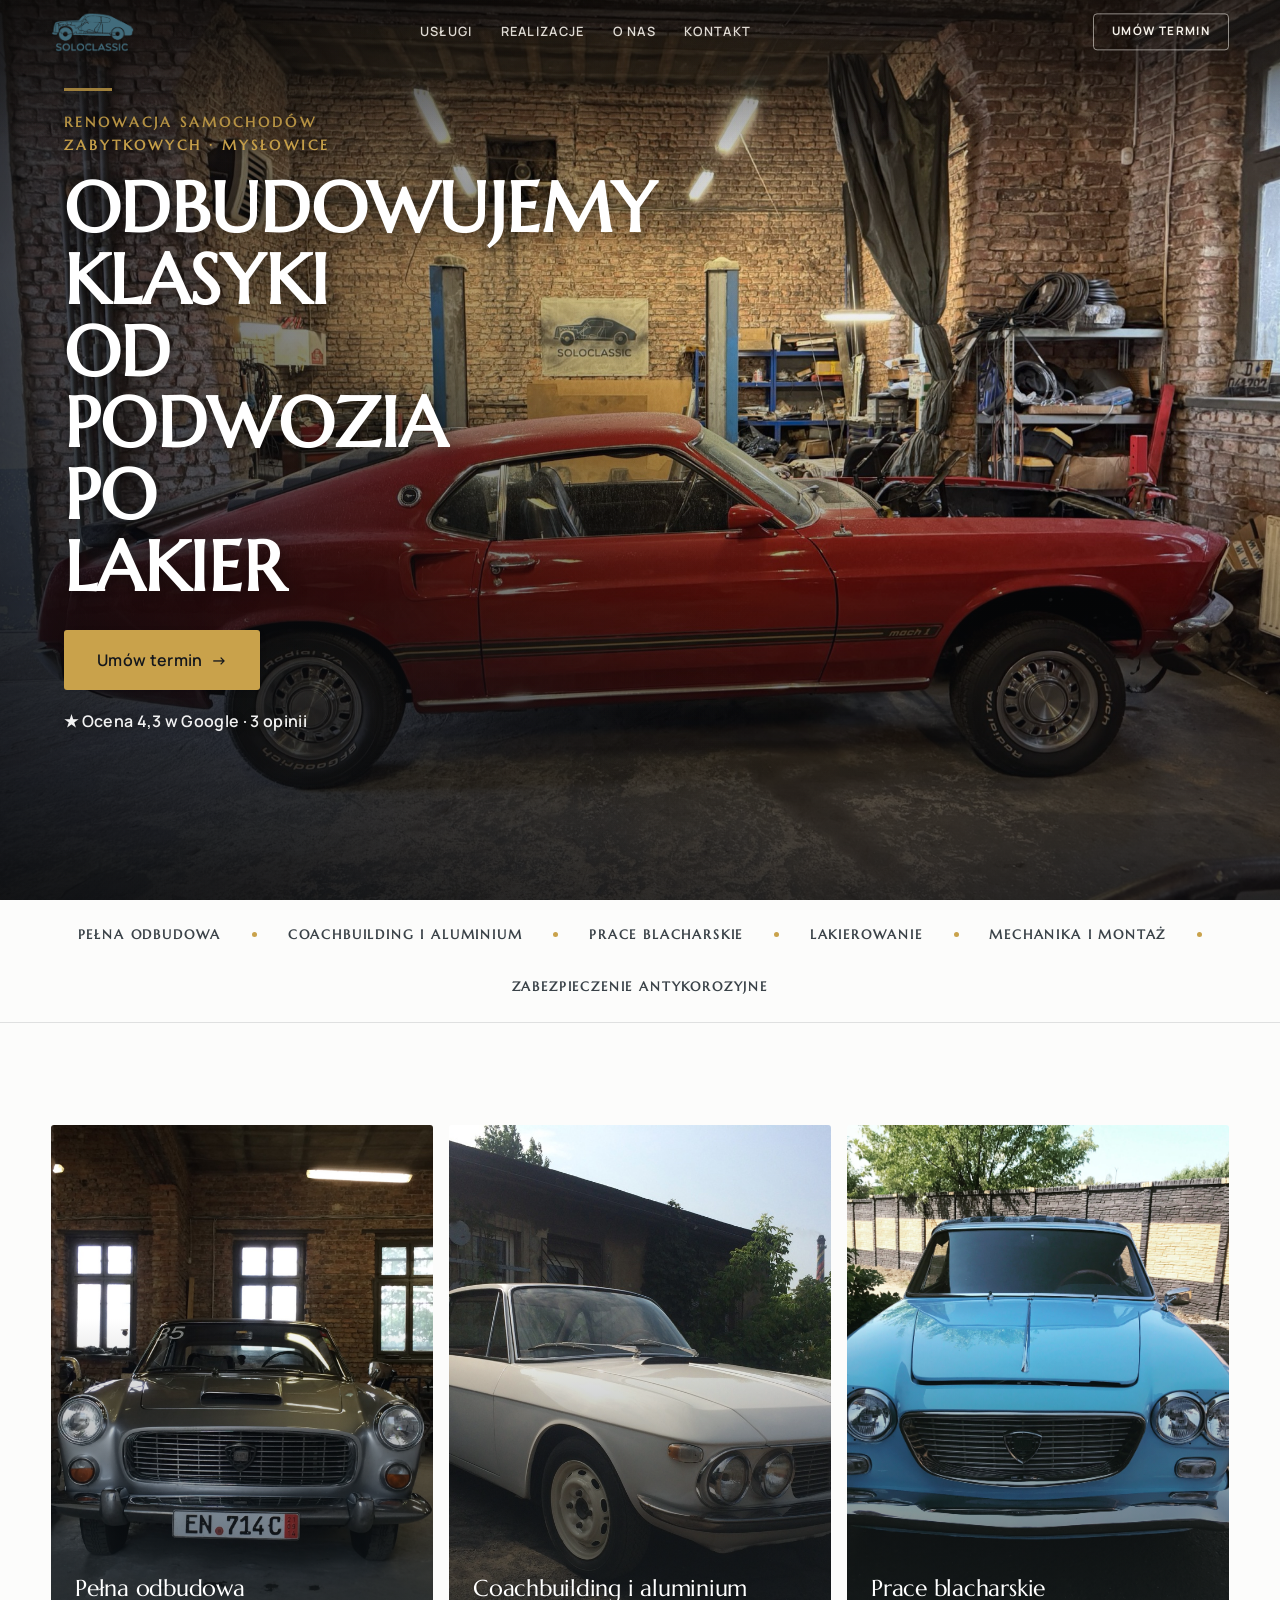
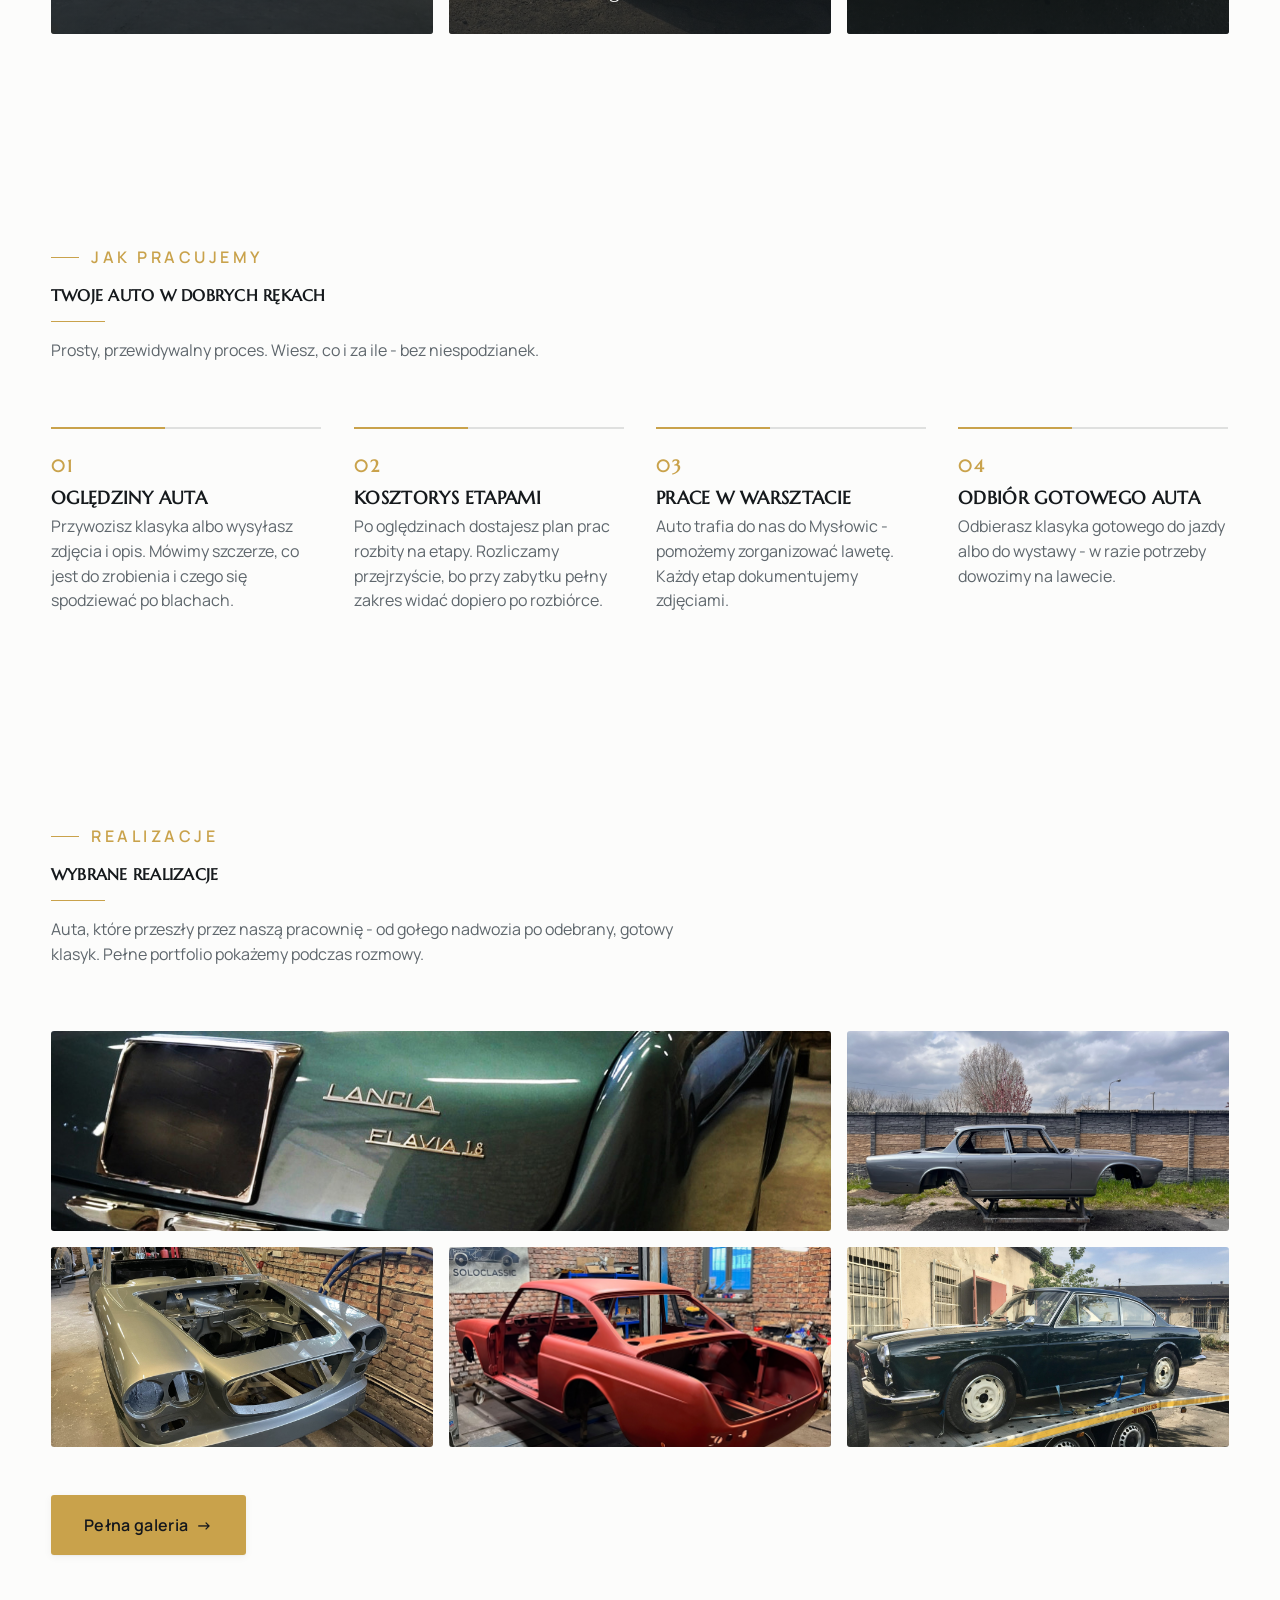
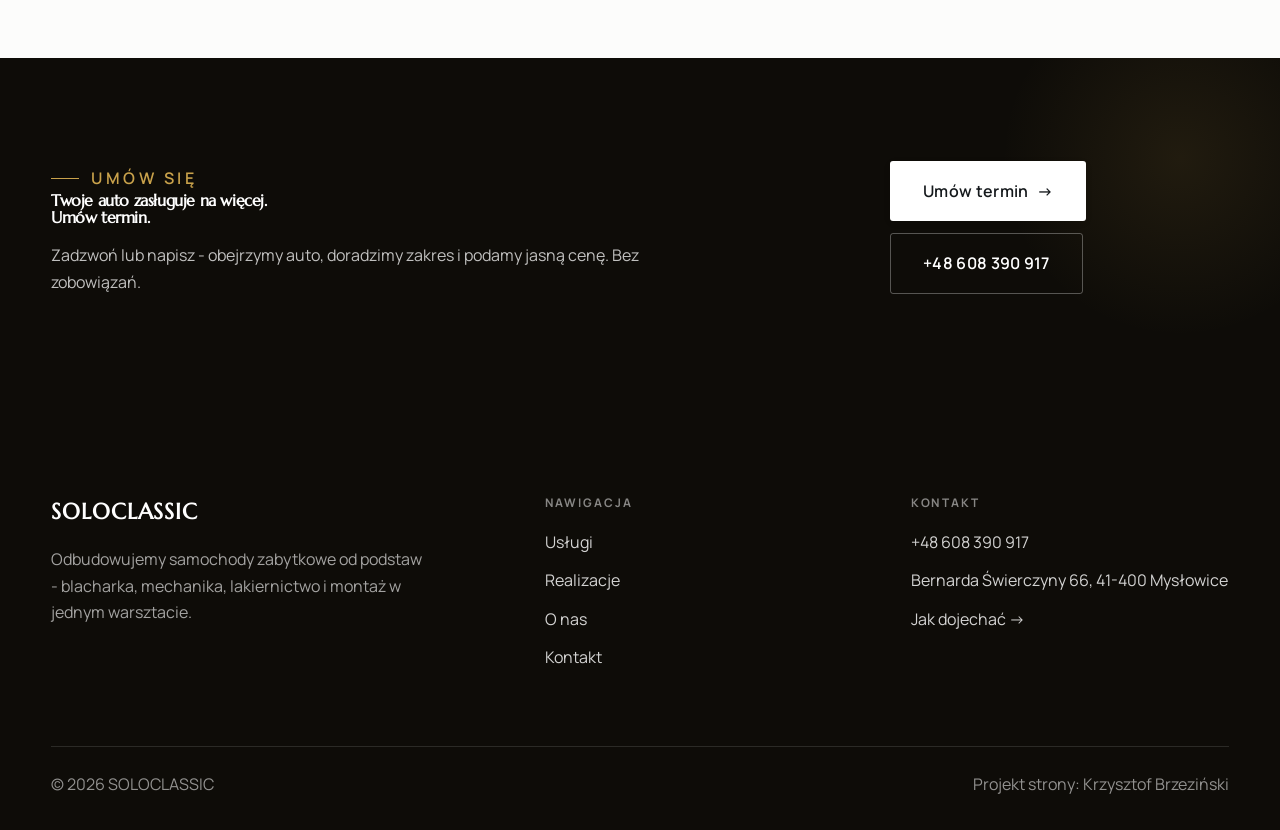
==== commit 95c2f54d: "Poprawa jakosci tresci: dedykowana paczka + poprawne rodziny 'auto' w silniku (audyt 02.07)" ====
--- a/index.html
+++ b/index.html
@@ -4,7 +4,7 @@
 <meta charset="UTF-8">
 <meta name="viewport" content="width=device-width, initial-scale=1.0">
 <title>SOLOCLASSIC - Renowacja samochodów zabytkowych · Mysłowice</title>
-<meta name="description" content="SOLOCLASSIC - kompleksowa odbudowa samochodów zabytkowych: od rozbiórki, przez prace blacharskie, mechaniczne i lakiernicze, po montaż końcowy. Coachbuilding i nadwozia aluminiowe. Mysłowice.">
+<meta name="description" content="SOLOCLASSIC - warsztat renowacji klasyków w Mysłowicach. Blacharka, lakiernictwo, mechanika i coachbuilding - odbudowujemy Lancie, Maserati i inne zabytkowe auta od podstaw.">
 <link rel="preconnect" href="https://fonts.googleapis.com">
 <link rel="preconnect" href="https://fonts.gstatic.com" crossorigin>
 <link href="https://fonts.googleapis.com/css2?family=Marcellus&family=Manrope:wght@400;500;600;700&display=swap" rel="stylesheet">
@@ -16,58 +16,54 @@
   <div class="wrap nav-inner">
     <a class="brand brand-has-logo" href="index.html"><img class="brand-logo" src="img/logo.png" alt="SOLOCLASSIC"></a>
     <nav class="nav-links">
-      <a href="index.html" class="active">Strona główna</a>
+      <a href="oferta.html">Usługi</a>
       <a href="realizacje.html">Realizacje</a>
-      <a href="oferta.html">Oferta</a>
       <a href="o-nas.html">O nas</a>
       <a href="kontakt.html">Kontakt</a>
-      <a href="kontakt.html" class="btn btn-accent">Zapytaj o wycenę</a>
+      <a href="kontakt.html" class="btn btn-accent">Umów termin</a>
     </nav>
     <button class="nav-toggle" aria-label="Menu"><span></span><span></span><span></span></button>
   </div>
 </header>
 
-<section class="hero-cine">
-  <img src="img/hero.jpg" alt="SOLOCLASSIC - Klasyki odzyskują dawny blask">
-  <div class="wrap">
-    <div class="hero-copy">
-      <span class="eyebrow">Renowacja samochodów zabytkowych · Mysłowice</span>
-      <h1>Klasyki odzyskują dawny blask</h1>
-      <p class="lead">Kompleksowo odbudowujemy samochody zabytkowe - od rozbiórki, przez prace blacharskie, mechaniczne i lakiernicze, aż po montaż końcowy. Specjalizujemy się w pracy z aluminium i odbudowie nadwozi, których nie ma już na rynku. Umów rozmowę, a powiemy, co da się zrobić i ile to potrwa.</p>
-      <div class="hero-actions">
-        <a href="realizacje.html" class="btn btn-accent">Zobacz realizacje <span class="arr">→</span></a>
-        <a href="kontakt.html" class="btn btn-ghost" style="color:#fff;border-color:rgba(255,255,255,.45)">Zapytaj o wycenę</a>
-      </div>
-    </div>
+<section class="hero-auto">
+  <img class="ha-bg" src="img/hero.jpg" alt="SOLOCLASSIC">
+  <div class="ha-veil"></div>
+  <div class="ha-inner">
+    <span class="ha-tick" aria-hidden="true"></span>
+    <span class="ha-kicker">Renowacja samochodów zabytkowych · Mysłowice</span>
+    <h1 class="ha-claim">Odbudowujemy klasyki od podwozia po lakier</h1>
+    <a href="kontakt.html" class="btn btn-accent ha-cta">Umów termin <span class="arr">→</span></a>
+      <p class="ha-rating">★ Ocena 4,3 w Google · 3 opinii</p>
   </div>
 </section>
-<section class="strip" style="padding-block:0">
+<section class="spec-ribbon">
   <div class="wrap">
-    <div class="item reveal"><div class="k">12 lat</div><div class="v">doświadczenia</div></div>
-    <div class="item reveal"><div class="k">Coachbuilding</div><div class="v">i aluminium</div></div>
-    <div class="item reveal"><div class="k">Od rozbiórki</div><div class="v">po montaż</div></div>
-    <div class="item reveal"><div class="k">Włoska</div><div class="v">klasyka</div></div>
-  </div>
-</section>
-<section>
-  <div class="wrap split">
-    <div class="split-art reveal"><img src="img/g1.jpg" alt="SOLOCLASSIC - realizacja" loading="lazy"></div>
-    <div class="split-copy reveal">
-      <span class="eyebrow">Kim jesteśmy</span>
-      <h2>Atelier odbudowy klasyków</h2>
-      <p class="muted">SOLOCLASSIC to pracownia, w której zabytkowe samochody przechodzą pełną metamorfozę - od rozbiórki, przez prace blacharskie, mechaniczne i lakiernicze, po montaż końcowy. Naszą najmocniejszą stroną jest praca z aluminium i odbudowa nadwozi, których nie ma już na rynku.</p>
-      <p class="muted">Za każdym projektem stoi dwanaście lat doświadczenia i rzemiosło połączone z pasją. Pracujemy głównie przy włoskiej klasyce - Lancii, Maserati i innych ikonach - którym cierpliwie przywracamy fabryczny charakter, krok po kroku.</p>
-      <a href="o-nas.html" class="btn btn-ghost">Poznaj nas <span class="arr">→</span></a>
-    </div>
+    <ul class="sr-row reveal"><li>Pełna odbudowa</li><li>Coachbuilding i aluminium</li><li>Prace blacharskie</li><li>Lakierowanie</li><li>Mechanika i montaż</li><li>Zabezpieczenie antykorozyjne</li></ul>
   </div>
 </section>
 <section class="gateways-band">
   <div class="wrap">
     <div class="gateways">
-      <a href="oferta.html" class="gateway reveal"><img src="img/g2.jpg" alt="Kompleksowa odbudowa" loading="lazy"><span class="g-ttl">Kompleksowa odbudowa</span></a>
-      <a href="oferta.html" class="gateway reveal"><img src="img/g3.jpg" alt="Coachbuilding i aluminium" loading="lazy"><span class="g-ttl">Coachbuilding i aluminium</span></a>
-      <a href="oferta.html" class="gateway reveal"><img src="img/g4.jpg" alt="Prace blacharskie" loading="lazy"><span class="g-ttl">Prace blacharskie</span></a>
+      <a href="oferta.html" class="gateway reveal"><img src="img/g1.jpg" alt="Pełna odbudowa" loading="lazy"><span class="g-ttl">Pełna odbudowa</span></a>
+      <a href="oferta.html" class="gateway reveal"><img src="img/g2.jpg" alt="Coachbuilding i aluminium" loading="lazy"><span class="g-ttl">Coachbuilding i aluminium</span></a>
+      <a href="oferta.html" class="gateway reveal"><img src="img/g3.jpg" alt="Prace blacharskie" loading="lazy"><span class="g-ttl">Prace blacharskie</span></a>
     </div>
+  </div>
+</section>
+<section class="auto-proc">
+  <div class="wrap">
+    <div class="head reveal">
+      <span class="eyebrow">Jak pracujemy</span>
+      <h2>Twoje auto w dobrych rękach</h2>
+      <p>Prosty, przewidywalny proces. Wiesz, co i za ile - bez niespodzianek.</p>
+    </div>
+    <ol class="auto-proc-row">
+      <li class="reveal"><span class="ap-no">01</span><h3>Oględziny auta</h3><p>Przywozisz klasyka albo wysyłasz zdjęcia i opis. Mówimy szczerze, co jest do zrobienia i czego się spodziewać po blachach.</p></li>
+      <li class="reveal"><span class="ap-no">02</span><h3>Kosztorys etapami</h3><p>Po oględzinach dostajesz plan prac rozbity na etapy. Rozliczamy przejrzyście, bo przy zabytku pełny zakres widać dopiero po rozbiórce.</p></li>
+      <li class="reveal"><span class="ap-no">03</span><h3>Prace w warsztacie</h3><p>Auto trafia do nas do Mysłowic - pomożemy zorganizować lawetę. Każdy etap dokumentujemy zdjęciami.</p></li>
+      <li class="reveal"><span class="ap-no">04</span><h3>Odbiór gotowego auta</h3><p>Odbierasz klasyka gotowego do jazdy albo do wystawy - w razie potrzeby dowozimy na lawecie.</p></li>
+    </ol>
   </div>
 </section>
 <section>
@@ -78,11 +74,11 @@
       <p>Auta, które przeszły przez naszą pracownię - od gołego nadwozia po odebrany, gotowy klasyk. Pełne portfolio pokażemy podczas rozmowy.</p>
     </div>
     <div class="gallery">
-      <div class="tile t-two3 reveal"><img src="img/g5.jpg" alt="Lancia Flavia Coupé po renowacji" loading="lazy"><div class="cap">Lancia Flavia Coupé po renowacji</div></div>
-      <div class="tile t-third reveal"><img src="img/g6.jpg" alt="Lancia Fulvia Coupé" loading="lazy"><div class="cap">Lancia Fulvia Coupé</div></div>
-      <div class="tile t-third reveal"><img src="img/g7.jpg" alt="Klasyk włoski po pełnej odbudowie" loading="lazy"><div class="cap">Klasyk włoski po pełnej odbudowie</div></div>
-      <div class="tile t-third reveal"><img src="img/g8.jpg" alt="Lancia Flavia 1.8 - detal nadwozia" loading="lazy"><div class="cap">Lancia Flavia 1.8 - detal nadwozia</div></div>
-      <div class="tile t-third reveal"><img src="img/g9.jpg" alt="Maserati Quattroporte - odbudowa nadwozia" loading="lazy"><div class="cap">Maserati Quattroporte - odbudowa nadwozia</div></div>
+      <div class="tile t-two3 reveal"><img src="img/g4.jpg" alt="Lancia po pełnej odbudowie - gotowa do odbioru" loading="lazy"><div class="cap">Lancia po pełnej odbudowie - gotowa do odbioru</div></div>
+      <div class="tile t-third reveal"><img src="img/g5.jpg" alt="Lancia Fulvia Coupé po renowacji" loading="lazy"><div class="cap">Lancia Fulvia Coupé po renowacji</div></div>
+      <div class="tile t-third reveal"><img src="img/g6.jpg" alt="Lancia po renowacji, przed odbiorem" loading="lazy"><div class="cap">Lancia po renowacji, przed odbiorem</div></div>
+      <div class="tile t-third reveal"><img src="img/g7.jpg" alt="Lancia Flavia 1.8 - plakietka po renowacji" loading="lazy"><div class="cap">Lancia Flavia 1.8 - plakietka po renowacji</div></div>
+      <div class="tile t-third reveal"><img src="img/g8.jpg" alt="Nadwozie przygotowane do lakierowania" loading="lazy"><div class="cap">Nadwozie przygotowane do lakierowania</div></div>
     </div>
     <div style="margin-top:var(--space-7)" class="reveal"><a href="realizacje.html" class="btn btn-accent">Pełna galeria <span class="arr">→</span></a></div>
   </div>
@@ -90,12 +86,12 @@
 <section class="cta">
   <div class="wrap">
     <div class="reveal">
-      <span class="eyebrow">Współpraca</span>
-      <h2>Masz klasyka do odbudowy? Wycenimy go.</h2>
-      <p>Napisz lub zadzwoń - odpowiemy z propozycją i terminem, bez zobowiązań.</p>
+      <span class="eyebrow">Umów się</span>
+      <h2>Twoje auto zasługuje na więcej. Umów termin.</h2>
+      <p>Zadzwoń lub napisz - obejrzymy auto, doradzimy zakres i podamy jasną cenę. Bez zobowiązań.</p>
     </div>
     <div class="cta-actions reveal">
-      <a href="kontakt.html" class="btn btn-light">Zapytaj o wycenę <span class="arr">→</span></a>
+      <a href="kontakt.html" class="btn btn-light">Umów termin <span class="arr">→</span></a>
       <a href="tel:+48608390917" class="btn btn-ghost" style="color:#fff;border-color:rgba(255,255,255,.3)">+48 608 390 917</a>
     </div>
   </div>
@@ -106,13 +102,12 @@
     <div class="foot-grid">
       <div class="foot-brand">
         <div class="name">SOLOCLASSIC</div>
-        <p>Kompleksowo odbudowujemy samochody zabytkowe - od rozbiórki, przez prace blacharskie, mechaniczne i lakiernicze, aż po montaż końcowy.</p>
+        <p>Odbudowujemy samochody zabytkowe od podstaw - blacharka, mechanika, lakiernictwo i montaż w jednym warsztacie.</p>
       </div>
       <div class="foot-col">
         <h4>Nawigacja</h4>
-        <a href="index.html">Strona główna</a>
+        <a href="oferta.html">Usługi</a>
         <a href="realizacje.html">Realizacje</a>
-        <a href="oferta.html">Oferta</a>
         <a href="o-nas.html">O nas</a>
         <a href="kontakt.html">Kontakt</a>
       </div>
@@ -120,6 +115,7 @@
         <h4>Kontakt</h4>
         <a href="tel:+48608390917">+48 608 390 917</a>
         <p>Bernarda Świerczyny 66, 41-400 Mysłowice</p>
+        <a href="https://maps.google.com/?cid=10009686109961606623" target="_blank" rel="noopener">Jak dojechać →</a>
       </div>
     </div>
     <div class="foot-bot">
@@ -128,7 +124,7 @@
     </div>
   </div>
 </footer>
-
+<div class="sticky-reserve"><a class="sr-book" href="kontakt.html">Umów termin</a><a class="sr-call" href="tel:+48608390917" aria-label="Zadzwoń"><svg class="ico-tel" width="16" height="16" viewBox="0 0 24 24" fill="none" aria-hidden="true"><path d="M6.6 10.8a15.5 15.5 0 0 0 6.6 6.6l2.2-2.2a1 1 0 0 1 1-.24 11.4 11.4 0 0 0 3.6.58 1 1 0 0 1 1 1V20a1 1 0 0 1-1 1A17 17 0 0 1 3 4a1 1 0 0 1 1-1h3.5a1 1 0 0 1 1 1c0 1.25.2 2.46.58 3.6a1 1 0 0 1-.25 1l-2.23 2.2Z" fill="currentColor"/></svg></a></div>
 
 <script src="assets/main.js"></script>
 </body>
--- a/assets/styles.css
+++ b/assets/styles.css
@@ -405,6 +405,186 @@
 .nav.is-stuck .brand-logo{height:34px}
 @media(max-width:680px){.brand-logo{height:32px}}
 
+/* === rodzina: auto === */
+/* ============================================================
+   RODZINA: AUTO (detailing / auto-serwis / powłoki / lakiernictwo / myjnia)
+   Doklejane NA WIERZCH base.css. Skin auto (Oswald + grafit/bursztyn).
+   Filozofia: PREMIUM, MĘSKO, TECHNICZNIE + "Umów termin". Jasna baza, ciemne kinowe hero, Oswald CAPS.
+   (Świadomie BEZ ciemnej bazy - dark-skin guard wymusza jasne tło; ciemne hero+paski daja dramat.)
+   FAZA 3 (research wf_5b470404, topowe studia detailingu/powłok): osobny układ - hero-auto (kicker+claim+1 CTA),
+   nav fixed przezroczysty->ciemny grafit + zwijany, spec-ribbon (sygnatura), pakiety powłok (1 ciemny band),
+   before/after suwak, poziomy "bay" proces, marki. Pakiety/before-after/marki = BRAMKOWANE (tylko z reconu).
+   ============================================================ */
+
+/* --- Wersaliki na nagłówkach sekcji (motorsport/inżynierski sznyt) --- */
+.head h2{text-transform:uppercase;letter-spacing:.015em}
+.eyebrow{letter-spacing:.22em}
+
+/* --- Ostrzejsze, "techniczne" karty --- */
+.svc,.trust-card,.tile,.gateway,.svc-row-art,.split-art{border-radius:var(--r-sm)}
+
+/* --- STICKY "Umów termin" (mobile) --- */
+.sticky-reserve{display:none}
+@media(max-width:820px){
+  .sticky-reserve{display:flex;position:fixed;left:0;right:0;bottom:0;z-index:90;
+    background:var(--line);box-shadow:0 -6px 20px -10px rgba(0,0,0,.4)}
+  .sticky-reserve a{padding:15px 8px;text-align:center;font-weight:700;font-size:.95rem;text-transform:uppercase;letter-spacing:.03em}
+  .sr-book{flex:1;background:var(--accent);color:#fff}
+  .sr-call{width:60px;background:var(--paper);color:var(--ink);font-size:1.15rem;border-left:1px solid var(--line)}
+  body{padding-bottom:56px}
+}
+
+/* ============================================================
+   FAZA 3 - OSOBNY UKŁAD AUTO (detailing/powłoki). Wszystko poniżej doklejane na wierzch.
+   ============================================================ */
+
+/* --- Brass = ciemny tekst dla kontrastu (mosiądz #c8a04a + biel = za słaby kontrast) --- */
+.btn-accent{color:#14171c}
+.btn-accent:hover{color:#14171c}
+
+/* === HERO AUTO: pełnoekranowe ciemne kino, blok dolny-lewy, Ken Burns, kontrast gwarantowany === */
+.hero-auto{position:relative;height:100vh;height:100svh;min-height:560px;display:flex;align-items:flex-end;overflow:hidden;isolation:isolate;background:#0a0c0f}
+.hero-auto .ha-bg{position:absolute;inset:0;width:100%;height:100%;object-fit:cover;z-index:-2;will-change:transform}
+/* Ken Burns = TYLKO scale (zero translate = zero dryfu), DESKTOP-only (min-width:900) - zgodnie z konwencją base.css heroBreath, anty-jank na mobile */
+@keyframes haKen{from{transform:scale(1.04)}to{transform:scale(1.12)}}
+@media(min-width:900px){.hero-auto .ha-bg{animation:haKen 30s ease-out infinite alternate}}
+/* Kontrast GWARANTOWANY niezależnie od zdjęcia: (a) ciemna LEWA kolumna pod tekstem (tekst jest do lewej, top->bottom),
+   (b) górny scrim pod nav + dolny scrim. Nie liczymy na ciemne zdjęcie. */
+.hero-auto .ha-veil{position:absolute;inset:0;z-index:-1;
+  background:linear-gradient(90deg,rgba(10,12,15,.76) 0%,rgba(10,12,15,.34) 32%,rgba(10,12,15,0) 60%),
+             linear-gradient(180deg,rgba(10,12,15,.42) 0%,rgba(10,12,15,0) 30%,rgba(10,12,15,.55) 78%,rgba(10,12,15,.82) 100%)}
+.ha-inner{position:relative;z-index:2;margin:0 0 clamp(2.6rem,7vh,5rem) clamp(1.4rem,5vw,4rem);max-width:32ch}
+.ha-tick{display:block;width:48px;height:3px;background:var(--accent);margin-bottom:clamp(1rem,2.4vh,1.6rem)}
+.ha-kicker{display:block;font-family:var(--font-display);font-weight:600;text-transform:uppercase;
+  letter-spacing:.22em;font-size:clamp(.72rem,1.4vw,.86rem);color:var(--accent);text-shadow:0 1px 10px rgba(0,0,0,.5)}
+.ha-claim{font-family:var(--font-display);font-weight:700;text-transform:uppercase;letter-spacing:.005em;line-height:1.02;
+  font-size:clamp(2.3rem,5.6vw,4.4rem);color:#fff;margin:clamp(.7rem,1.6vh,1.1rem) 0 clamp(1.5rem,3vh,2.2rem);
+  text-shadow:0 2px 18px rgba(0,0,0,.55)}
+.ha-cta{margin:0}
+.ha-rating{margin:clamp(1rem,2vh,1.4rem) 0 0;color:#fff;font-weight:600;letter-spacing:.02em;font-size:var(--text-sm);opacity:.94;text-shadow:0 1px 10px rgba(0,0,0,.5)}
+@media(max-width:640px){.ha-claim{font-size:clamp(2rem,9vw,2.7rem)}.ha-inner{margin-bottom:clamp(2rem,9vh,3.4rem)}}
+@media(prefers-reduced-motion:reduce){.hero-auto .ha-bg{animation:none}}
+
+/* === SPEC-RIBBON: poziomy pasek etykiet usług tuż pod hero (sygnatura strukturalna, NIE liczby) === */
+.spec-ribbon{background:var(--paper);border-bottom:1px solid var(--line);padding-block:0}
+.spec-ribbon .wrap{padding-block:var(--space-5)}
+.sr-row{display:flex;flex-wrap:wrap;justify-content:center;align-items:center;gap:clamp(.8rem,2.4vw,2rem);list-style:none;margin:0;padding:0}
+.sr-row li{font-family:var(--font-display);font-weight:600;text-transform:uppercase;letter-spacing:.14em;
+  font-size:clamp(.7rem,1.3vw,.82rem);color:var(--ink-soft);display:flex;align-items:center}
+.sr-row li:not(:last-child)::after{content:"";width:5px;height:5px;border-radius:50%;background:var(--accent);margin-left:clamp(.8rem,2.4vw,2rem)}
+
+/* === PAKIETY POWŁOK: jedyny ciemny carbon-band w jasnej stronie (BRAMKOWANE) === */
+.auto-dark{background:var(--ink)}
+.auto-dark .head h2{color:#fff}
+.auto-dark .head p{color:rgba(244,245,247,.74)}
+.auto-dark .eyebrow{color:var(--accent)}
+.auto-dark .eyebrow::before{background:var(--accent)}
+.pakiety-grid{display:grid;grid-template-columns:repeat(3,1fr);gap:var(--space-6);margin-top:var(--space-8)}
+.pakiet{background:rgba(255,255,255,.045);border:1px solid rgba(255,255,255,.12);border-radius:var(--r-sm);
+  padding:var(--space-7) var(--space-6);display:flex;flex-direction:column;gap:var(--space-4)}
+.pakiet h3{font-family:var(--font-display);text-transform:uppercase;letter-spacing:.04em;color:#fff;font-size:1.3rem}
+.pak-lata{display:flex;align-items:baseline;gap:.5rem}
+.pak-lata b{font-family:var(--font-display);font-size:2.4rem;line-height:1;color:var(--accent);font-weight:700}
+.pak-lata span{font-size:var(--text-sm);color:rgba(244,245,247,.7);text-transform:uppercase;letter-spacing:.08em}
+.pak-opis{color:rgba(244,245,247,.76);font-size:var(--text-base);line-height:1.6}
+.pak-zakres{list-style:none;margin:0;padding:0;display:flex;flex-direction:column;gap:.6rem}
+.pak-zakres li{position:relative;padding-left:1.4rem;padding-bottom:.6rem;color:rgba(244,245,247,.84);
+  font-size:var(--text-sm);border-bottom:1px solid rgba(255,255,255,.08)}
+.pak-zakres li::before{content:"";position:absolute;left:0;top:.55em;width:8px;height:2px;background:var(--accent)}
+.pak-cena{margin-top:auto;font-family:var(--font-display);font-size:1.3rem;color:#fff;letter-spacing:.01em}
+.pak-cta{margin-top:auto;color:var(--accent);font-weight:600;font-size:var(--text-sm);display:inline-flex;align-items:center;gap:.4rem}
+.pak-cta:hover{color:#fff}
+@media(max-width:900px){.pakiety-grid{grid-template-columns:1fr;max-width:32rem;margin-inline:auto}}
+
+/* === BEFORE / AFTER: suwak (JASNE, NIE ciemny band). Oba zdjęcia full-size = ten sam kadr; clip-path odsłania === */
+.auto-ba .ba-slider{position:relative;--ba-pos:50%;max-width:62rem;margin:var(--space-8) auto 0;aspect-ratio:16/9;
+  overflow:hidden;border-radius:var(--r-sm);border:1px solid var(--line);touch-action:none;user-select:none;cursor:ew-resize}
+.ba-slider img{position:absolute;inset:0;width:100%;height:100%;object-fit:cover;display:block}
+.ba-before-wrap{position:absolute;inset:0;clip-path:inset(0 calc(100% - var(--ba-pos)) 0 0)}
+.ba-lab{position:absolute;top:var(--space-4);z-index:3;font-family:var(--font-display);text-transform:uppercase;
+  letter-spacing:.1em;font-size:.7rem;color:#fff;background:rgba(10,12,15,.6);padding:.3rem .6rem;border-radius:2px}
+.ba-lab-l{left:var(--space-4)}
+.ba-lab-r{right:var(--space-4)}
+.ba-handle{position:absolute;top:0;bottom:0;left:var(--ba-pos);width:2px;background:var(--accent);transform:translateX(-1px);z-index:4;pointer-events:none}
+.ba-handle span{position:absolute;top:50%;left:50%;transform:translate(-50%,-50%);width:38px;height:38px;border-radius:50%;
+  background:var(--accent);box-shadow:0 2px 12px rgba(0,0,0,.4);display:flex;align-items:center;justify-content:center}
+.ba-handle span::before,.ba-handle span::after{content:"";position:absolute;width:0;height:0;border-block:5px solid transparent}
+.ba-handle span::before{left:9px;border-right:6px solid #14171c}
+.ba-handle span::after{right:9px;border-left:6px solid #14171c}
+.ba-podpis{text-align:center;color:var(--muted);font-size:var(--text-sm);margin-top:var(--space-5)}
+
+/* === PROCES AUTO: poziomy "bay" stepper (top-border + numer) - inny kształt niż wspólny pionowy timeline === */
+.auto-proc-row{list-style:none;margin:var(--space-8) 0 0;padding:0;display:grid;grid-template-columns:repeat(4,1fr);gap:var(--space-6)}
+.auto-proc-row li{position:relative;padding-top:var(--space-5);border-top:2px solid var(--line)}
+.auto-proc-row li::before{content:"";position:absolute;top:-2px;left:0;width:42%;height:2px;background:var(--accent)}
+.ap-no{font-family:var(--font-display);font-weight:700;color:var(--accent);font-size:1.05rem;letter-spacing:.12em}
+.auto-proc-row h3{font-family:var(--font-display);text-transform:uppercase;letter-spacing:.02em;font-size:1.1rem;margin:.5rem 0 .4rem}
+.auto-proc-row p{color:var(--muted);font-size:var(--text-sm);line-height:1.55}
+@media(max-width:760px){.auto-proc-row{grid-template-columns:1fr 1fr;gap:var(--space-7) var(--space-5)}}
+@media(max-width:420px){.auto-proc-row{grid-template-columns:1fr}}
+
+/* === MARKI / CZYM PRACUJEMY: nazwy tekstem (bez logotypów) - eyebrow neutralny (krytyka 4a) === */
+.auto-marki .marki-list{display:flex;flex-wrap:wrap;justify-content:center;gap:clamp(.8rem,2.5vw,1.6rem);list-style:none;margin:var(--space-7) 0 0;padding:0}
+.auto-marki .marki-list li{font-family:var(--font-display);text-transform:uppercase;letter-spacing:.12em;font-weight:600;
+  font-size:clamp(.82rem,1.5vw,1rem);color:var(--ink-soft);padding:.5rem 1rem;border:1px solid var(--line);border-radius:var(--r-sm)}
+.marki-gwar{text-align:center;color:var(--muted);font-size:var(--text-sm);margin-top:var(--space-6)}
+
+/* === sticky-reserve: brass z ciemnym tekstem (kontrast) === */
+.sticky-reserve .sr-book{color:#14171c}
+
+/* === OPINIE (realne recenzje Google) - dodane dla rodziny auto === */
+.opinie{padding-block:var(--space-9);background:var(--bg)}
+.opinie .head{margin-bottom:var(--space-2)}
+.opinie-grid{display:grid;grid-template-columns:repeat(auto-fit,minmax(16rem,1fr));gap:var(--space-6);margin-top:var(--space-8)}
+.op-card{margin:0;background:var(--paper);border:1px solid var(--line);border-radius:var(--r-md);padding:var(--space-6);display:flex;flex-direction:column;gap:var(--space-3);box-shadow:0 1px 2px rgba(0,0,0,.04)}
+.op-star{color:var(--accent-d,var(--accent));letter-spacing:.1em;font-size:.95rem}
+.op-card blockquote{margin:0;color:var(--ink-soft);font-size:var(--text-base);line-height:1.6}
+.op-autor{font-family:var(--font-display);font-weight:700;color:var(--ink);font-size:.95rem}
+
+/* === NAV NOBU (silnik): auto === */
+.nav{position:fixed;left:0;right:0;backdrop-filter:none;border-bottom:1px solid transparent;z-index:100;transition:transform .35s var(--ease),background .35s ease,box-shadow .35s ease}
+.nav.nav-hidden{transform:translateY(-100%)}
+.nav.is-stuck{background:transparent;box-shadow:none;border-bottom-color:transparent}
+.nav.is-stuck .nav-inner{height:64px}
+.nav .brand{flex-direction:row;align-items:baseline;gap:.6rem;line-height:1}
+.nav .brand .name{font-family:var(--font-display);font-weight:600;font-size:1.5rem;text-transform:uppercase;letter-spacing:.14em}
+.nav .brand .sub{margin-top:0;padding-left:.65rem;border-left:1px solid currentColor;font-size:.66rem;font-weight:600;letter-spacing:.22em;text-transform:uppercase}
+.nav .nav-links a{font-size:.8rem;font-weight:600;text-transform:uppercase;letter-spacing:.1em;padding-block:6px}
+.nav .nav-links a::after{height:1px}
+.nav .nav-links a.btn-accent{font-size:.73rem;font-weight:700;text-transform:uppercase;letter-spacing:.12em;padding:.5rem 1.1rem;border-radius:4px;box-shadow:none}
+.nav .nav-links a.btn-accent:hover{transform:none;box-shadow:none}
+.nav .nav-links a.btn-accent{background:var(--accent);border:1px solid var(--accent);color:#14171c}
+.nav .nav-links a.btn-accent:hover{background:var(--accent);border-color:var(--accent);color:#14171c;filter:brightness(1.07)}
+.nav{background:transparent}
+.nav::after{content:"";position:absolute;left:0;right:0;top:0;height:150px;z-index:-1;pointer-events:none;transition:opacity .35s ease;background:linear-gradient(180deg,rgba(8,6,4,.55) 0%,rgba(8,6,4,0) 100%)}
+.nav.nav-solid::after{opacity:0}
+.nav .brand .name{color:#f5f1ea}
+.nav .brand .sub{color:rgba(245,241,234,.82)}
+.nav .nav-links a:not(.btn-accent){color:rgba(245,241,234,.9)}
+.nav .nav-links a:not(.btn-accent):hover,.nav .nav-links a.active:not(.btn-accent){color:#fff}
+.nav .nav-links a:not(.btn-accent)::after{background:#fff}
+.nav .nav-toggle span{background:#f5f1ea}
+.nav.nav-solid{background:rgba(12,13,16,.92);backdrop-filter:saturate(130%) blur(10px);border-bottom:1px solid rgba(255,255,255,.10)}
+.nav.nav-solid .brand .sub{color:var(--accent)}
+.nav.nav-solid.nav-hidden{background:transparent;box-shadow:none;border-bottom-color:transparent}
+@media(min-width:681px){
+.nav .nav-inner{position:relative;height:64px}
+.nav .nav-links{flex:1;justify-content:center;gap:clamp(1rem,2.2vw,1.9rem);padding-right:12rem}
+.nav .nav-links a.btn-accent{position:absolute;right:0;top:50%;transform:translateY(-50%);margin:0}
+.nav:not(.nav-solid) .nav-links a.btn-accent{background:transparent;border-color:rgba(245,241,234,.55);color:#f5f1ea}
+.nav:not(.nav-solid) .nav-links a.btn-accent:hover{background:var(--accent);border-color:var(--accent);color:#14171c;transform:translateY(-50%)}
+}
+@media(max-width:680px){
+.nav .nav-links:not(.open){transform:translateY(-160%);visibility:hidden}
+.nav .nav-links.open{visibility:visible}
+.nav .brand .name{font-size:1.12rem;letter-spacing:.1em}
+.nav .brand .sub{display:none}
+.nav .brand{min-width:0;overflow:hidden}
+.nav .nav-links{background:var(--paper)}
+.nav .nav-links a:not(.btn-accent){color:var(--ink-soft)}
+.nav .nav-links a:not(.btn-accent):hover,.nav .nav-links a.active:not(.btn-accent){color:var(--ink)}
+}
+
 /* === focal-point zdjęć (smartcrop) — cover nie utnie twarzy/obiektu === */
 img[src$="/g5.jpg"]{object-position:42% 50%}
 [style*="g5.jpg"]{background-position:42% 50%}
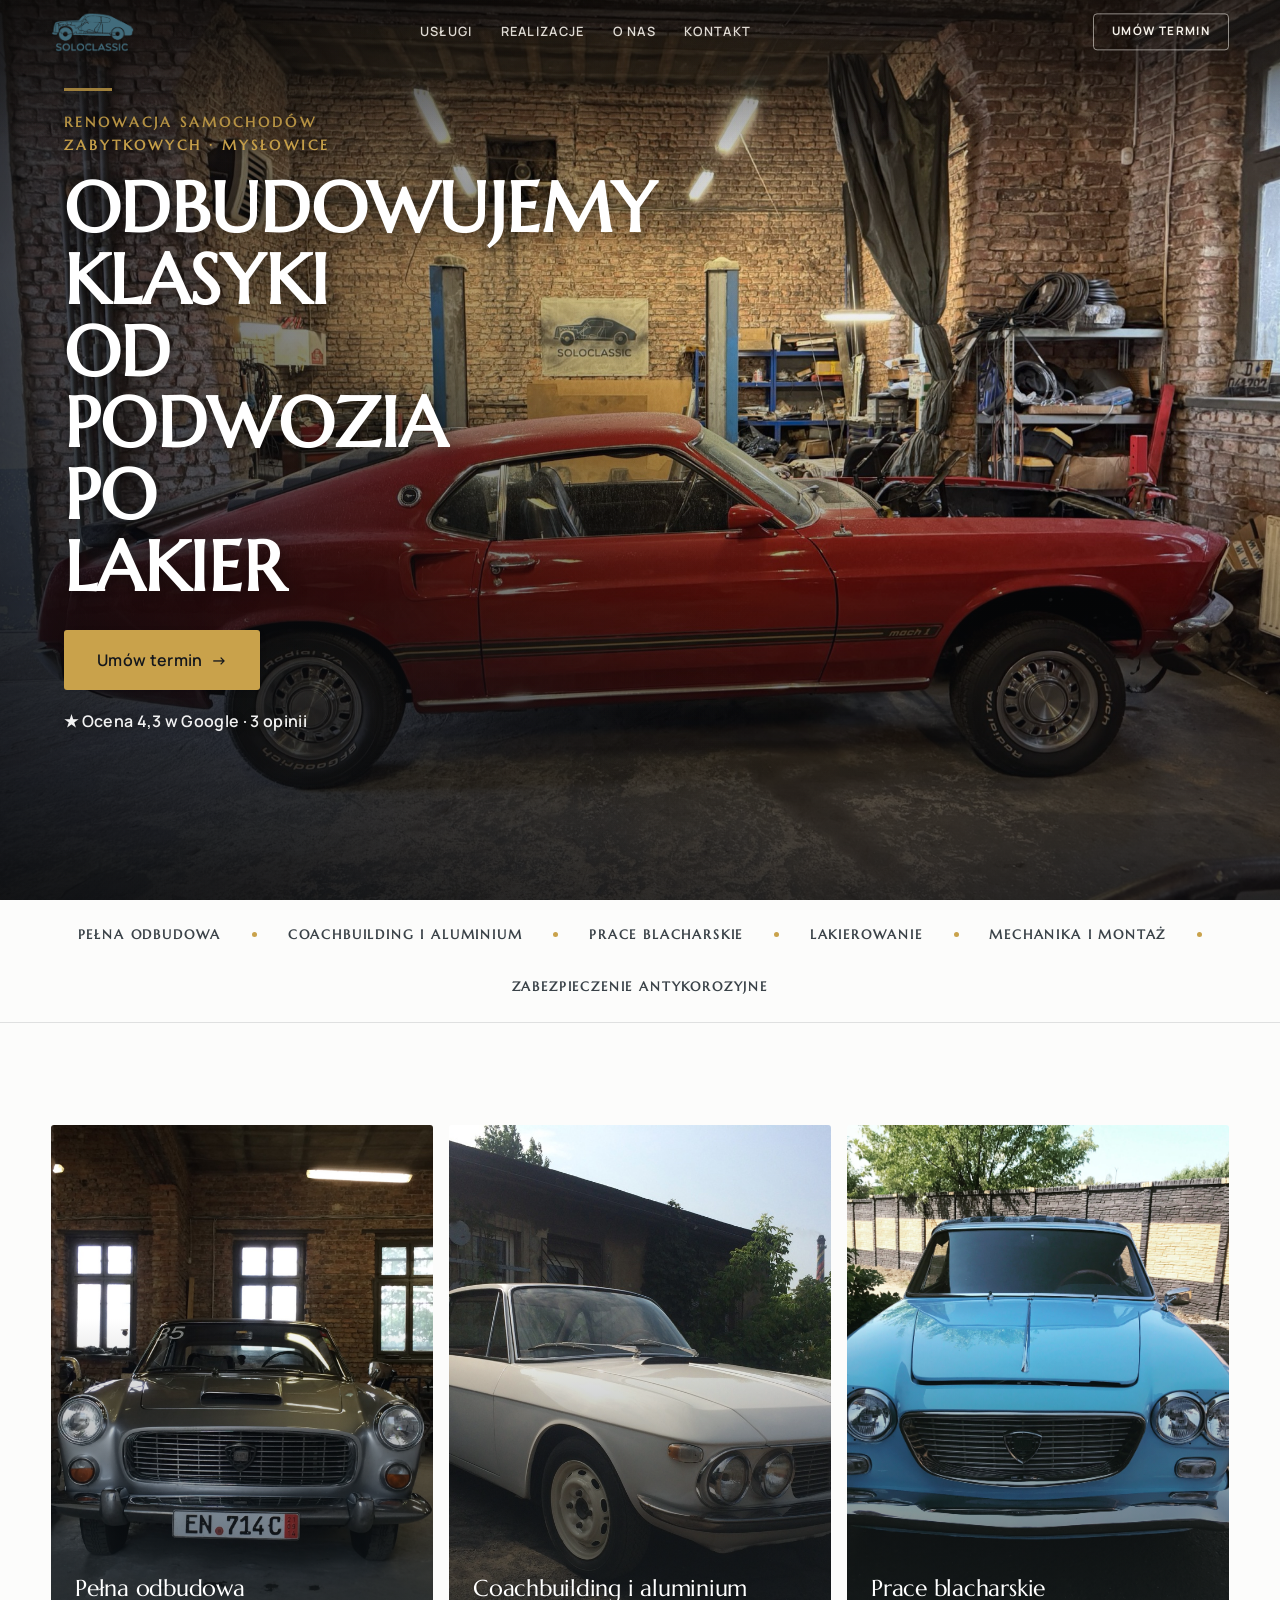
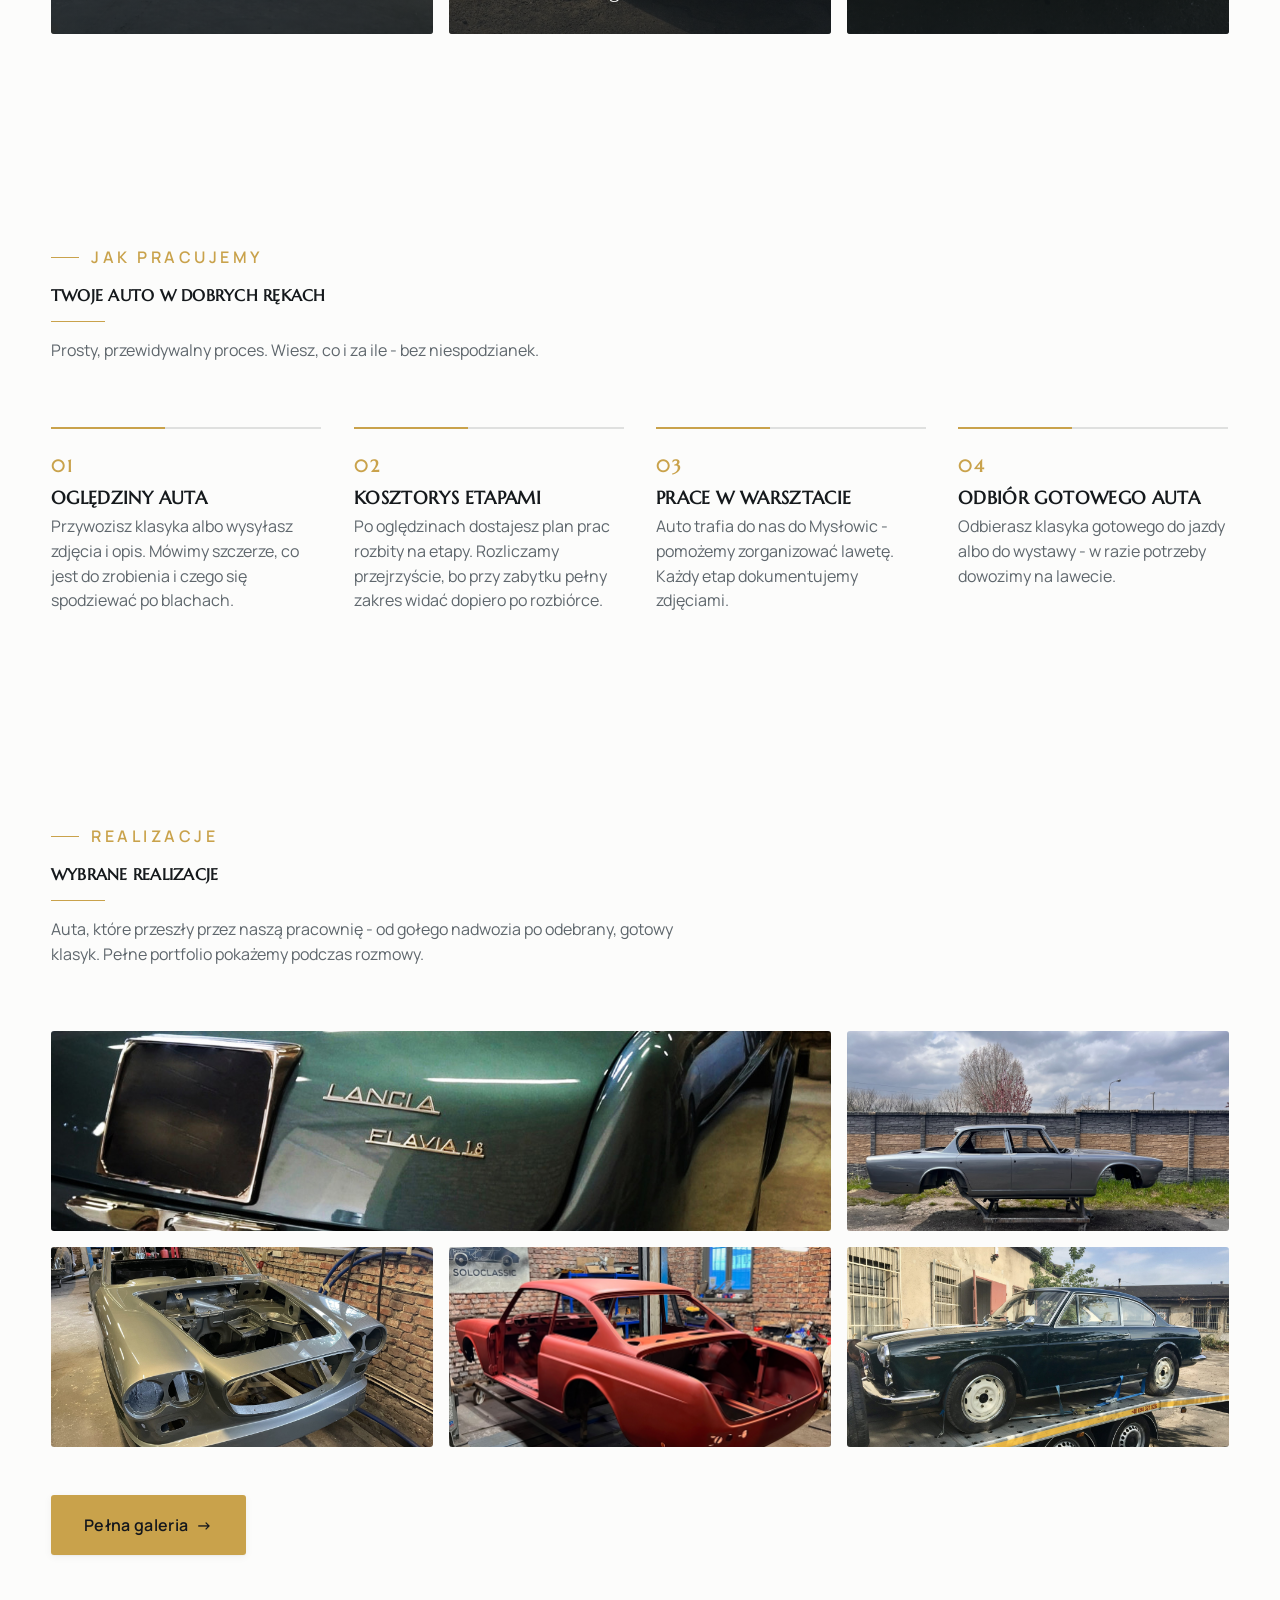
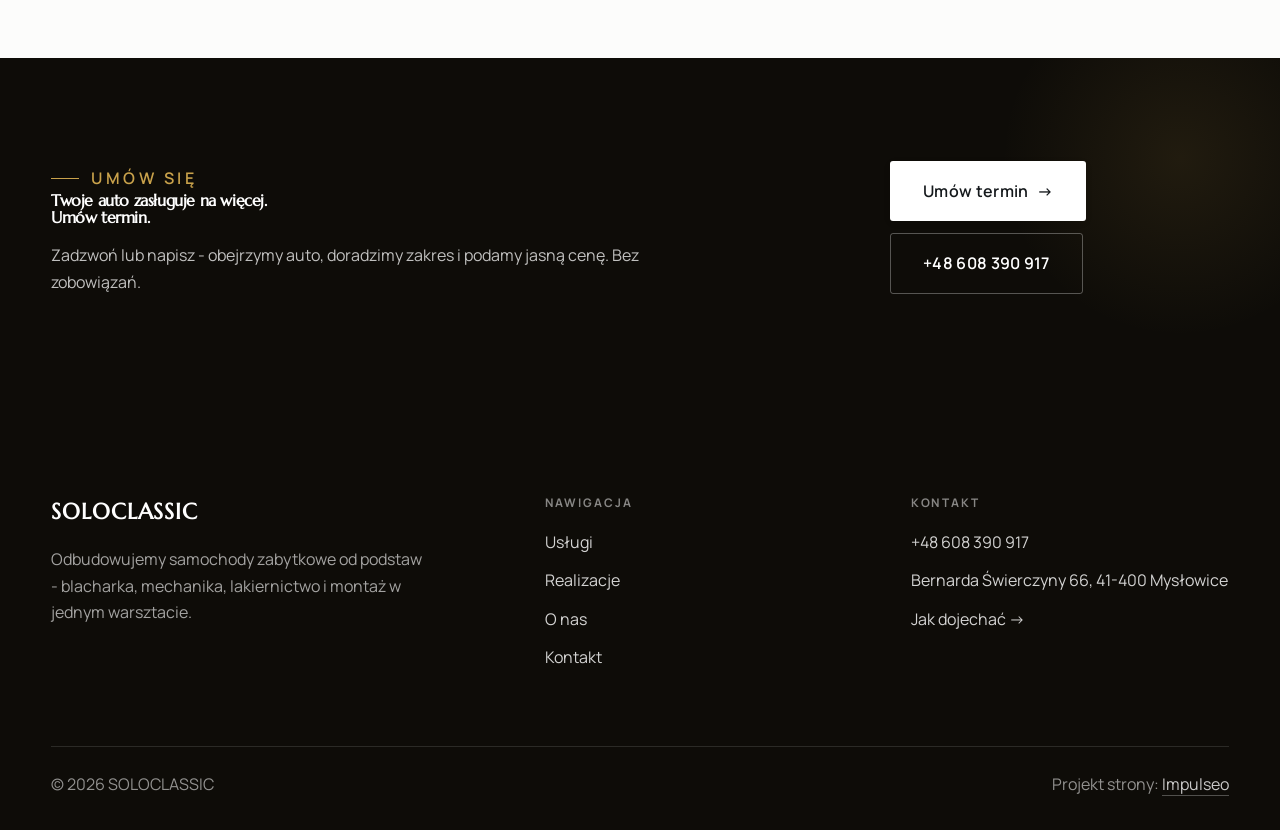
==== commit e19a091d: "Stopka: podpis Impulseo z linkiem + poprawka znikajacego napisu w naglowku" ====
--- a/index.html
+++ b/index.html
@@ -120,7 +120,7 @@
     </div>
     <div class="foot-bot">
       <span>© 2026 SOLOCLASSIC</span>
-      <span>Projekt strony: Krzysztof Brzeziński</span>
+      <span>Projekt strony: <a class="foot-credit" href="https://impulseo.pl" target="_blank" rel="noopener">Impulseo</a></span>
     </div>
   </div>
 </footer>
--- a/assets/styles.css
+++ b/assets/styles.css
@@ -1,7 +1,7 @@
 /* ============================================================
    STOLBASZ — premium, architektoniczny B2B fit-out
    Jasna paleta, zero brązu. System wg premium-web-craft.
-   Projekt strony: Krzysztof Brzeziński
+   Projekt strony: Impulseo (impulseo.pl)
    ============================================================ */
 
 :root{
@@ -590,3 +590,64 @@
 [style*="g5.jpg"]{background-position:42% 50%}
 img[src$="/g6.jpg"]{object-position:59% 50%}
 [style*="g6.jpg"]{background-position:59% 50%}
+
+/* === HERO-FIT (29.07.2026) — hero DOPASOWUJE SIĘ do wysokości okna =========================
+   Zgłoszenie K. 29.07: na jego laptopie przyciski CTA w hero były ucięte dolną krawędzią
+   (Modern House). Pomiar headless (1512x879 → realny widok 792 px): dolna krawędź CTA
+   wypadała 123 px POD ekranem. Nawet przy maksymalnym oknie (982) było -20 px.
+
+   DLACZEGO POPRZEDNI FIX NIE DZIAŁAŁ: 27.07 dołożyliśmy @media(max-height:820px) — próg.
+   Widok K. ma ~792-895 px, czyli TUŻ NAD progiem → reguła w ogóle się nie włączała.
+   Progi są kruche: każdy inny laptop/dok/pasek zakładek przesuwa granicę.
+
+   ROZWIĄZANIE: zero progów. Każdy rozmiar, który decyduje o wysokości hero (typografia,
+   odstępy, padding), dostaje `min(dotychczasowa-wartość, X svh)` — czyli na wysokim ekranie
+   nic się nie zmienia, a im niższe okno, tym płynniej mniejsze. Treści NIE ucinamy.
+
+   Doklejane na SAM KONIEC styles.css (po motion) → wygrywa kaskadę, nie rusza reguł w miejscu.
+   Weryfikacja: tools-retrofit/measure_fold.py (mierzy zapas pod CTA dla 720/800/879/982). */
+
+/* ---------- HERO KINOWY (strona główna, rodziny „editorial") ---------- */
+.hero-cine .wrap{padding-block:min(var(--space-8),4svh)}
+.hero-cine .eyebrow{margin-bottom:min(var(--space-5),2svh)}
+.hero-cine h1{font-size:min(clamp(2.9rem,2rem + 4.4vw,5.2rem),7.6svh);
+  margin-bottom:min(var(--space-5),2.4svh)}
+.hero-cine .lead{font-size:min(1.125rem,2.3svh);line-height:1.55;
+  margin-bottom:min(var(--space-7),3.2svh)}
+
+/* ---------- HERO FACHOWCY — wariant A (pełny ekran) ---------- */
+.hf-panel{padding-top:min(clamp(6.5rem,13vh,9rem),11svh);
+  padding-bottom:min(clamp(2.6rem,6vh,3.6rem),4svh)}
+.hf-title{font-size:min(clamp(2.3rem,1.6rem + 3.2vw,4.3rem),7svh);
+  margin-top:min(var(--space-4),1.8svh);margin-bottom:min(var(--space-4),1.8svh)}
+.hf-lead{font-size:min(1.18rem,2.3svh);line-height:1.5}
+.hf-phone{margin-top:min(var(--space-6),2.8svh);margin-bottom:min(var(--space-5),2.2svh)}
+.hf-phone-num{font-size:min(clamp(2rem,1.5rem + 2.4vw,3.05rem),5.2svh)}
+.hf-trust{margin-top:min(var(--space-6),2.6svh);padding-top:min(var(--space-4),1.6svh)}
+
+/* Telefon: tam liczy się czytelność, nie upychanie — skalowanie wysokością wyłączone,
+   bo przy 844 px wysokości ekranu svh-limity zaczęłyby zmniejszać tekst bez potrzeby. */
+@media(max-width:680px){
+  .hero-cine h1{font-size:clamp(1.9rem,1.15rem + 4.4vw,2.7rem)}
+  .hero-cine .lead{font-size:.98rem}
+  .hf-title{font-size:clamp(2.1rem,1.6rem + 3.2vw,3rem)}
+  .hf-lead{font-size:1rem}
+  .hf-phone-num{font-size:clamp(1.9rem,1.5rem + 2.4vw,2.5rem)}
+}
+/* === /HERO-FIT === */
+
+
+/* ====== IMPULSEO-FIX-20260731 ======================================================
+   1) PODPIS w stopce jest teraz linkiem do impulseo.pl - ma być widocznie klikalny.
+   2) ŻYWY NAGŁÓWEK: warstwa przenikających kadrów (.mt-hero-layer) miała z-index:1, więc
+      lądowała NAD przyciemnieniem hero, a w rodzinie „fachowcy" nawet nad panelem z tekstem
+      (.hf-panel nie miał własnego z-index). Efekt: przy zmianie zdjęcia napis znikał i wracał.
+      Teraz warstwa idzie tam, gdzie zdjęcie tła (z-index:-2), a treść nagłówka dostaje twardy
+      z-index:3. Zmieniają się WYŁĄCZNIE zdjęcia w tle - napis stoi nieruchomo.
+      (hero-cine celowo pominięte: tam img ma z-index:0 i układ był poprawny.) */
+.foot-bot a.foot-credit{color:rgba(255,255,255,.78);text-decoration:none;border-bottom:1px solid rgba(255,255,255,.28)}
+.foot-bot a.foot-credit:hover{color:#fff;border-bottom-color:#fff}
+.hero-fach > img.mt-hero-layer,.hero-gastro > img.mt-hero-layer,.hero-auto > img.mt-hero-layer,
+.hero-dom > img.mt-hero-layer,.hero-studio > img.mt-hero-layer{z-index:-2}
+.hf-panel,.hf-inner,.hd-panel,.hk-panel,.ha-inner,.hs-inner,.hg-inner{position:relative;z-index:3}
+/* ====== koniec IMPULSEO-FIX-20260731 ====== */
